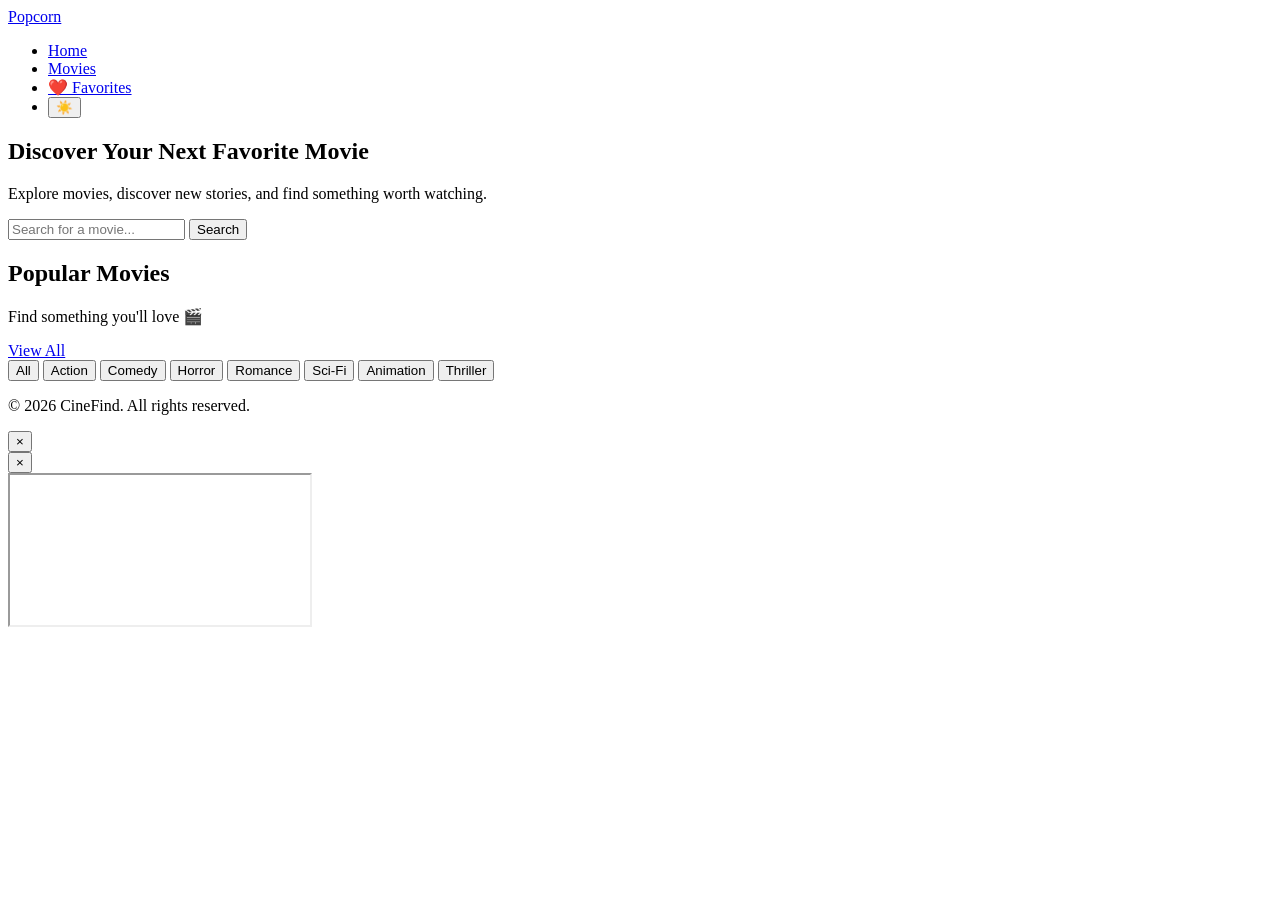
==== index.html @ eddb9c3e "Add files via upload Add Popcorn movie website" ====
<!DOCTYPE html>
<html lang="en">
<head>
    <meta charset="UTF-8">
    <meta name="viewport" content="width=device-width, initial-scale=1.0">

    <title>Popcorn - Discover Movies</title>

    <link rel="stylesheet" href="css/style.css">
</head>

<body>

    <!-- Navigation Bar -->
    <header>
        <nav class="navbar">

            <a href="index.html" class="logo">Popcorn</a>

            <ul class="nav-links">

    <li>
        <a href="index.html">
            Home
        </a>
    </li>

    <li>
        <a href="#movies">
            Movies
        </a>
    </li>

    <li>
        <a href="favorites.html">
            ❤️ Favorites
        </a>
    </li>
<li>
    <button id="theme-toggle" class="theme-toggle">
        ☀️
    </button>
</li>
</ul>

        </nav>
    </header>


    <!-- Main Content -->
    <main>

        <!-- Hero Section -->
        <section class="hero">

            <div class="hero-content">
                <h1>Discover Your Next <span>Favorite Movie</span></h1>

                <p>
                    Explore movies, discover new stories,
                    and find something worth watching.
                </p>

                <div class="search-box">
                    <input
                        type="text"
                        id="searchInput"
                        placeholder="Search for a movie..."
                    >

                    <button id="searchBtn">
                        Search
                    </button>
                </div>
            </div>

        </section>


        <!-- Popular Movies Section -->
        <section class="movies-section">

    <div class="section-heading">

        <div>
            <h2>Popular Movies</h2>

            <p class="section-subtitle">
                Find something you'll love 🎬
            </p>
        </div>

        <a href="#">View All</a>

    </div>


    <!-- GENRE FILTERS -->

    <div class="genre-filters">

        <button class="genre-btn active" data-genre="all">
            All
        </button>

        <button class="genre-btn" data-genre="28">
            Action
        </button>

        <button class="genre-btn" data-genre="35">
            Comedy
        </button>

        <button class="genre-btn" data-genre="27">
            Horror
        </button>

        <button class="genre-btn" data-genre="10749">
            Romance
        </button>

        <button class="genre-btn" data-genre="878">
            Sci-Fi
        </button>

        <button class="genre-btn" data-genre="16">
            Animation
        </button>

        <button class="genre-btn" data-genre="53">
            Thriller
        </button>

    </div>


    <!-- MOVIE GRID -->

    <div class="movie-container"></div>

</section>

    </main>


    <!-- Footer -->
    <footer>

        <p>© 2026 CineFind. All rights reserved.</p>

    </footer>


    <script src="js/main.js"></script>
<!-- Movie Details Popup -->

<div id="movie-modal" class="movie-modal">

    <div class="movie-modal-content">

        <button id="close-modal" class="close-modal">
            ×
        </button>

        <div id="movie-details"></div>

    </div>

</div>
<!-- Trailer Popup -->

<div id="trailer-modal" class="trailer-modal">

    <div class="trailer-content">

        <button id="close-trailer" class="close-trailer">
            ×
        </button>

        <div class="trailer-video">

            <iframe
                id="trailer-frame"
                src=""
                title="Movie Trailer"
                allow="autoplay; encrypted-media"
                allowfullscreen>
            </iframe>

        </div>

    </div>

</div>
</body>
</html>
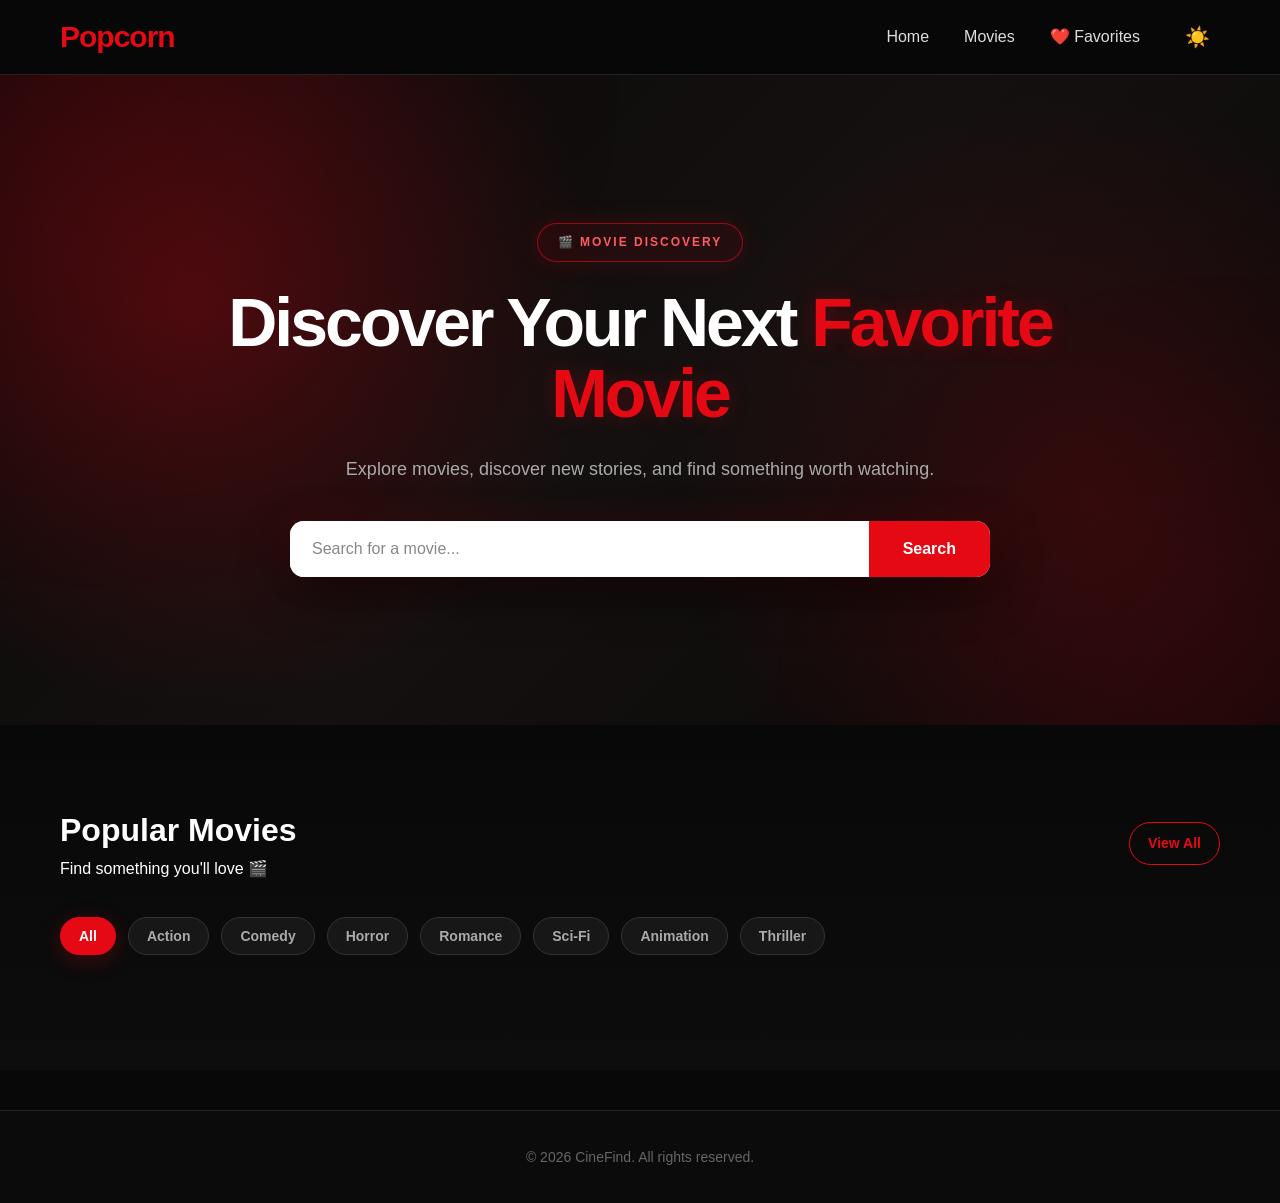
==== commit 19980766: "Add files via upload popcorn project website" ====
--- a/index.html
+++ b/index.html
@@ -6,7 +6,7 @@
 
     <title>Popcorn - Discover Movies</title>
 
-    <link rel="stylesheet" href="css/style.css">
+    <link rel="stylesheet" href="style.css">
 </head>
 
 <body>
@@ -151,7 +151,7 @@
     </footer>
 
 
-    <script src="js/main.js"></script>
+    <script src="main.js"></script>
 <!-- Movie Details Popup -->
 
 <div id="movie-modal" class="movie-modal">
--- a/style.css
+++ b/style.css
@@ -0,0 +1,2153 @@
+/* =========================
+   RESET
+========================= */
+
+* {
+    margin: 0;
+    padding: 0;
+    box-sizing: border-box;
+}
+
+html {
+    scroll-behavior: smooth;
+}
+
+body {
+    font-family: Arial, sans-serif;
+    background: #080808;
+    color: white;
+    line-height: 1.6;
+}
+
+
+/* =========================
+   NAVBAR
+========================= */
+
+.navbar {
+    height: 75px;
+    padding: 0 60px;
+
+    display: flex;
+    align-items: center;
+    justify-content: space-between;
+
+    background: rgba(8, 8, 8, 0.95);
+    border-bottom: 1px solid #222;
+
+    position: sticky;
+    top: 0;
+    z-index: 1000;
+
+    backdrop-filter: blur(12px);
+}
+
+.logo {
+    color: #e50914;
+    text-decoration: none;
+
+    font-size: 30px;
+    font-weight: 800;
+
+    letter-spacing: -1px;
+
+    transition: 0.3s;
+}
+
+.logo:hover {
+    transform: scale(1.05);
+}
+
+.nav-links {
+    display: flex;
+    align-items: center;
+    gap: 35px;
+
+    list-style: none;
+}
+
+.nav-links a {
+    color: #ddd;
+    text-decoration: none;
+
+    font-size: 16px;
+    font-weight: 500;
+
+    transition: 0.3s;
+
+    position: relative;
+}
+
+.nav-links a::after {
+    content: "";
+
+    position: absolute;
+    left: 0;
+    bottom: -8px;
+
+    width: 0;
+    height: 2px;
+
+    background: #e50914;
+
+    transition: 0.3s;
+}
+
+.nav-links a:hover {
+    color: white;
+}
+
+.nav-links a:hover::after {
+    width: 100%;
+}
+
+
+/* =========================
+   HERO
+========================= */
+
+.hero {
+    min-height: 650px;
+
+    display: flex;
+    justify-content: center;
+    align-items: center;
+
+    text-align: center;
+
+    padding: 80px 20px;
+
+    position: relative;
+    overflow: hidden;
+
+    background:
+        radial-gradient(
+            circle at 15% 35%,
+            rgba(229, 9, 20, 0.25),
+            transparent 35%
+        ),
+        radial-gradient(
+            circle at 85% 65%,
+            rgba(229, 9, 20, 0.16),
+            transparent 35%
+        ),
+        linear-gradient(
+            135deg,
+            #080808,
+            #151010,
+            #080808
+        );
+}
+
+
+/* Large cinematic glow */
+
+.hero::before {
+    content: "";
+
+    position: absolute;
+
+    width: 600px;
+    height: 600px;
+
+    background: rgba(229, 9, 20, 0.10);
+
+    border-radius: 50%;
+
+    filter: blur(120px);
+
+    top: -300px;
+    left: -200px;
+}
+
+
+/* Second glow */
+
+.hero::after {
+    content: "";
+
+    position: absolute;
+
+    width: 500px;
+    height: 500px;
+
+    background: rgba(229, 9, 20, 0.08);
+
+    border-radius: 50%;
+
+    filter: blur(120px);
+
+    bottom: -250px;
+    right: -200px;
+}
+
+
+/* =========================
+   HERO CONTENT
+========================= */
+
+.hero-content {
+    max-width: 900px;
+
+    position: relative;
+    z-index: 2;
+
+    animation: heroFade 1s ease;
+}
+
+@keyframes heroFade {
+
+    from {
+        opacity: 0;
+        transform: translateY(25px);
+    }
+
+    to {
+        opacity: 1;
+        transform: translateY(0);
+    }
+}
+
+
+/* Badge */
+
+.hero-content::before {
+    content: "🎬  MOVIE DISCOVERY";
+
+    display: inline-block;
+
+    padding: 9px 20px;
+
+    margin-bottom: 25px;
+
+    border: 1px solid rgba(229, 9, 20, 0.6);
+
+    border-radius: 30px;
+
+    color: #ff5b63;
+
+    background: rgba(229, 9, 20, 0.08);
+
+    font-size: 12px;
+
+    font-weight: bold;
+
+    letter-spacing: 2px;
+
+    box-shadow: 0 0 25px rgba(229, 9, 20, 0.15);
+}
+
+
+/* Heading */
+
+.hero h1 {
+    font-size: 68px;
+
+    line-height: 1.05;
+
+    margin-bottom: 25px;
+
+    font-weight: 900;
+
+    letter-spacing: -3px;
+
+    color: white;
+}
+
+.hero h1 span {
+    color: #e50914;
+
+    text-shadow:
+        0 0 20px rgba(229, 9, 20, 0.25);
+}
+
+
+/* Description */
+
+.hero p {
+    font-size: 18px;
+
+    color: #aaa;
+
+    margin-bottom: 38px;
+
+    max-width: 650px;
+
+    margin-left: auto;
+    margin-right: auto;
+}
+
+
+/* =========================
+   SEARCH
+========================= */
+
+.search-box {
+    display: flex;
+
+    width: 700px;
+    max-width: 100%;
+
+    margin: auto;
+
+    background: white;
+
+    border-radius: 14px;
+
+    overflow: hidden;
+
+    box-shadow:
+        0 15px 45px rgba(0, 0, 0, 0.6),
+        0 0 35px rgba(229, 9, 20, 0.15);
+
+    transition: 0.3s;
+}
+
+.search-box:focus-within {
+    box-shadow:
+        0 15px 50px rgba(0, 0, 0, 0.7),
+        0 0 35px rgba(229, 9, 20, 0.3);
+}
+
+.search-box input {
+    flex: 1;
+
+    padding: 19px 22px;
+
+    border: none;
+    outline: none;
+
+    background: white;
+
+    color: #222;
+
+    font-size: 16px;
+}
+
+.search-box input::placeholder {
+    color: #888;
+}
+
+.search-box button {
+    padding: 0 34px;
+
+    border: none;
+
+    background: #e50914;
+
+    color: white;
+
+    font-size: 16px;
+    font-weight: bold;
+
+    cursor: pointer;
+
+    transition: 0.3s;
+}
+
+.search-box button:hover {
+    background: #ff1824;
+}
+
+
+/* =========================
+   MOVIES SECTION
+========================= */
+
+.movies-section {
+    padding: 80px 60px;
+
+    background:
+        linear-gradient(
+            180deg,
+            #080808,
+            #0d0d0d
+        );
+}
+
+
+/* Heading */
+
+.section-heading {
+    display: flex;
+
+    justify-content: space-between;
+    align-items: center;
+
+    margin-bottom: 35px;
+}
+
+.section-heading h2 {
+    font-size: 32px;
+
+    font-weight: 800;
+}
+
+.section-heading a {
+    color: #e50914;
+
+    text-decoration: none;
+
+    font-size: 14px;
+    font-weight: bold;
+
+    padding: 9px 18px;
+
+    border: 1px solid #e50914;
+
+    border-radius: 25px;
+
+    transition: 0.3s;
+}
+
+.section-heading a:hover {
+    background: #e50914;
+
+    color: white;
+
+    box-shadow:
+        0 0 20px rgba(229, 9, 20, 0.3);
+}
+
+
+/* =========================
+   MOVIE GRID
+========================= */
+
+.movie-container {
+    display: grid;
+
+    grid-template-columns: repeat(4, 1fr);
+
+    gap: 25px;
+}
+
+
+/* =========================
+   MOVIE CARD
+========================= */
+
+.movie-card {
+    background: #151515;
+
+    border-radius: 14px;
+
+    overflow: hidden;
+
+    position: relative;
+
+    border: 1px solid rgba(255, 255, 255, 0.06);
+
+    transition:
+        transform 0.35s ease,
+        box-shadow 0.35s ease;
+
+    cursor: pointer;
+}
+
+.movie-card:hover {
+    transform: translateY(-12px) scale(1.02);
+
+    box-shadow:
+        0 25px 50px rgba(0, 0, 0, 0.75),
+        0 0 30px rgba(229, 9, 20, 0.25);
+}
+
+
+/* =========================
+   POSTER
+========================= */
+
+.movie-card img {
+    width: 100%;
+
+    height: 350px;
+
+    object-fit: cover;
+
+    display: block;
+
+    transition: transform 0.5s ease;
+}
+
+.movie-card:hover img {
+    transform: scale(1.06);
+}
+.movie-card::after {
+    content: "VIEW DETAILS";
+
+    position: absolute;
+
+    left: 50%;
+    top: 45%;
+
+    transform: translate(-50%, -50%);
+
+    padding: 10px 18px;
+
+    border-radius: 25px;
+
+    background: rgba(229, 9, 20, 0.9);
+
+    color: white;
+
+    font-size: 12px;
+
+    font-weight: bold;
+
+    letter-spacing: 1px;
+
+    opacity: 0;
+
+    transition: 0.3s ease;
+
+    pointer-events: none;
+}
+
+
+.movie-card:hover::after {
+    opacity: 1;
+}
+
+
+/* =========================
+   MOVIE INFO
+========================= */
+
+.movie-info {
+    padding: 18px 18px 20px;
+}
+
+.movie-info h3 {
+    font-size: 19px;
+
+    margin-bottom: 7px;
+
+    white-space: nowrap;
+
+    overflow: hidden;
+
+    text-overflow: ellipsis;
+}
+
+.movie-info p {
+    color: #888;
+
+    margin-bottom: 7px;
+
+    font-size: 14px;
+}
+
+.movie-info .rating {
+    color: #ffd700;
+
+    font-weight: bold;
+
+    margin-bottom: 0;
+}
+
+
+/* =========================
+   CARD TOP GLOW
+========================= */
+
+.movie-card::before {
+    content: "";
+
+    position: absolute;
+
+    top: 0;
+    left: 0;
+
+    width: 100%;
+    height: 3px;
+
+    background: #e50914;
+
+    transform: scaleX(0);
+
+    transform-origin: left;
+
+    transition: 0.3s;
+
+    z-index: 2;
+}
+
+.movie-card:hover::before {
+    transform: scaleX(1);
+}
+
+
+/* =========================
+   NO RESULTS
+========================= */
+
+.no-results {
+    grid-column: 1 / -1;
+
+    text-align: center;
+
+    font-size: 20px;
+
+    color: #999;
+
+    padding: 60px;
+}
+
+
+/* =========================
+   FOOTER
+========================= */
+
+footer {
+    margin-top: 40px;
+
+    padding: 35px;
+
+    text-align: center;
+
+    color: #666;
+
+    background: #0b0b0b;
+
+    border-top: 1px solid #222;
+
+    font-size: 14px;
+}
+
+
+/* =========================
+   RESPONSIVE
+========================= */
+
+@media (max-width: 1100px) {
+
+    .movie-container {
+        grid-template-columns: repeat(3, 1fr);
+    }
+
+    .hero h1 {
+        font-size: 58px;
+    }
+}
+
+
+@media (max-width: 768px) {
+
+    .navbar {
+        padding: 0 20px;
+    }
+
+    .nav-links {
+        gap: 15px;
+    }
+
+    .nav-links a {
+        font-size: 14px;
+    }
+
+    .hero {
+        min-height: 550px;
+
+        padding: 60px 20px;
+    }
+
+    .hero h1 {
+        font-size: 42px;
+
+        letter-spacing: -1px;
+    }
+
+    .hero p {
+        font-size: 16px;
+    }
+
+    .search-box {
+        width: 100%;
+    }
+
+    .search-box button {
+        padding: 0 20px;
+    }
+
+    .movies-section {
+        padding: 55px 20px;
+    }
+
+    .movie-container {
+        grid-template-columns: repeat(2, 1fr);
+
+        gap: 18px;
+    }
+
+    .movie-card img {
+        height: 280px;
+    }
+}
+
+
+@media (max-width: 500px) {
+
+    .navbar {
+        height: auto;
+
+        padding: 18px 20px;
+
+        flex-direction: column;
+
+        gap: 15px;
+    }
+
+    .movie-container {
+        grid-template-columns: 1fr;
+    }
+
+    .movie-card img {
+        height: 400px;
+    }
+
+    .hero h1 {
+        font-size: 36px;
+    }
+
+    .search-box {
+        flex-direction: column;
+    }
+
+    .search-box input {
+        padding: 17px;
+    }
+
+    .search-box button {
+        padding: 16px;
+    }
+
+    .section-heading h2 {
+        font-size: 25px;
+    }
+}
+/* =========================
+   MOVIE DETAILS MODAL
+========================= */
+
+/* =========================
+   MOVIE DETAILS MODAL
+========================= */
+
+.movie-modal {
+
+    display: none;
+
+    position: fixed;
+
+    inset: 0;
+
+    z-index: 1000;
+
+    align-items: center;
+
+    justify-content: center;
+
+    padding: 30px;
+
+    background: rgba(0, 0, 0, 0.78);
+
+    backdrop-filter: blur(8px);
+
+}
+
+
+/* Modal box */
+
+.movie-modal-content {
+
+    position: relative;
+
+    width: 900px;
+
+    max-width: 100%;
+
+    max-height: 90vh;
+
+    overflow-y: auto;
+
+    padding: 35px;
+
+    border-radius: 18px;
+
+    background:
+        linear-gradient(
+            135deg,
+            #1c1c1c,
+            #101010
+        );
+
+    border: 1px solid rgba(255, 255, 255, 0.08);
+
+    box-shadow:
+        0 30px 80px rgba(0, 0, 0, 0.8),
+        0 0 40px rgba(229, 9, 20, 0.12);
+
+    animation: modalAppear 0.3s ease;
+
+}
+
+
+/* Popup animation */
+
+@keyframes modalAppear {
+
+    from {
+
+        opacity: 0;
+
+        transform: translateY(25px) scale(0.96);
+
+    }
+
+    to {
+
+        opacity: 1;
+
+        transform: translateY(0) scale(1);
+
+    }
+
+}
+
+
+/* =========================
+   CLOSE BUTTON
+========================= */
+
+.close-modal {
+
+    position: absolute;
+
+    top: 15px;
+
+    right: 15px;
+
+    width: 42px;
+
+    height: 42px;
+
+    border: none;
+
+    border-radius: 50%;
+
+    background: rgba(255, 255, 255, 0.08);
+
+    color: white;
+
+    font-size: 28px;
+
+    line-height: 1;
+
+    cursor: pointer;
+
+    transition: 0.3s;
+
+    z-index: 5;
+
+}
+
+
+.close-modal:hover {
+
+    background: #e50914;
+
+    transform: rotate(90deg);
+
+}
+
+
+/* =========================
+   MOVIE DETAILS
+========================= */
+
+.movie-details {
+
+    display: grid;
+
+    grid-template-columns: 280px 1fr;
+
+    gap: 35px;
+
+    align-items: start;
+
+}
+
+
+/* Poster */
+
+.movie-details img {
+
+    width: 100%;
+
+    max-height: 420px;
+
+    object-fit: cover;
+
+    border-radius: 12px;
+
+    box-shadow:
+        0 15px 35px rgba(0, 0, 0, 0.6);
+
+}
+
+
+/* Details */
+
+.movie-details-info {
+
+    padding-top: 10px;
+
+}
+
+
+.movie-details-info h2 {
+
+    font-size: 36px;
+
+    line-height: 1.15;
+
+    margin-bottom: 15px;
+
+}
+
+
+/* Rating */
+
+.movie-details-info .rating {
+
+    color: #ffd700;
+
+    font-weight: bold;
+
+    font-size: 17px;
+
+    margin-bottom: 12px;
+
+}
+
+
+/* Release date */
+
+.release-date {
+
+    color: #aaa;
+
+    margin-bottom: 20px;
+
+}
+
+
+/* =========================
+   GENRE TAGS
+========================= */
+
+.genres {
+
+    display: flex;
+
+    flex-wrap: wrap;
+
+    gap: 8px;
+
+    margin-bottom: 25px;
+
+}
+
+
+.genre {
+
+    padding: 6px 12px;
+
+    border-radius: 20px;
+
+    background: rgba(229, 9, 20, 0.1);
+
+    border: 1px solid rgba(229, 9, 20, 0.4);
+
+    color: #ff5b63;
+
+    font-size: 12px;
+
+    font-weight: bold;
+
+}
+
+
+/* Overview heading */
+
+.movie-details-info h3 {
+
+    font-size: 18px;
+
+    margin-bottom: 8px;
+
+}
+
+
+/* Overview text */
+
+.overview {
+
+    color: #aaa;
+
+    line-height: 1.8;
+
+    font-size: 15px;
+
+}
+
+
+/* =========================
+   MOBILE MODAL
+========================= */
+
+@media (max-width: 700px) {
+
+    .movie-modal {
+
+        padding: 15px;
+
+    }
+
+
+    .movie-modal-content {
+
+        padding: 25px 20px;
+
+        max-height: 92vh;
+
+    }
+
+
+    .movie-details {
+
+        grid-template-columns: 1fr;
+
+        gap: 25px;
+
+    }
+
+
+    .movie-details img {
+
+        width: 200px;
+
+        max-height: 300px;
+
+        margin: 0 auto;
+
+    }
+
+
+    .movie-details-info h2 {
+
+        font-size: 28px;
+
+    }
+
+}
+/* =========================
+   FAVORITE BUTTON
+========================= */
+
+.movie-card {
+    position: relative;
+}
+
+.favorite-btn {
+    position: absolute;
+
+    top: 12px;
+    right: 12px;
+
+    width: 42px;
+    height: 42px;
+
+    border: none;
+    border-radius: 50%;
+
+    background: rgba(0, 0, 0, 0.75);
+
+    color: white;
+
+    font-size: 20px;
+
+    cursor: pointer;
+
+    z-index: 5;
+
+    transition: 0.3s;
+}
+
+.favorite-btn:hover {
+    background: #e50914;
+
+    transform: scale(1.15);
+
+    box-shadow:
+        0 5px 20px rgba(229, 9, 20, 0.5);
+}
+/* =========================
+   FAVORITES BUTTON
+========================= */
+
+.remove-favorite {
+
+    margin-top: 10px;
+
+    padding: 8px 14px;
+
+    border: 1px solid #e50914;
+
+    border-radius: 20px;
+
+    background: transparent;
+
+    color: #e50914;
+
+    font-size: 13px;
+
+    font-weight: bold;
+
+    cursor: pointer;
+
+    transition: 0.3s;
+
+}
+
+
+.remove-favorite:hover {
+
+    background: #e50914;
+
+    color: white;
+
+}
+
+/* =========================
+   FAVORITES HERO
+========================= */
+
+.favorites-hero {
+
+    min-height: 430px;
+
+    display: flex;
+
+    justify-content: center;
+
+    align-items: center;
+
+    text-align: center;
+
+    padding: 70px 20px;
+
+    position: relative;
+
+    overflow: hidden;
+
+    background:
+        radial-gradient(
+            circle at 20% 40%,
+            rgba(229, 9, 20, 0.20),
+            transparent 35%
+        ),
+
+        radial-gradient(
+            circle at 80% 60%,
+            rgba(229, 9, 20, 0.12),
+            transparent 35%
+        ),
+
+        linear-gradient(
+            135deg,
+            #111,
+            #181818,
+            #080808
+        );
+
+}
+
+
+/* Decorative glow */
+
+.favorites-hero::before {
+
+    content: "";
+
+    position: absolute;
+
+    width: 400px;
+
+    height: 400px;
+
+    background: rgba(229, 9, 20, 0.08);
+
+    border-radius: 50%;
+
+    filter: blur(100px);
+
+    top: -180px;
+
+    right: -100px;
+
+}
+
+
+/* Hero content */
+
+.favorites-hero-content {
+
+    max-width: 800px;
+
+    position: relative;
+
+    z-index: 2;
+
+}
+
+
+/* Badge */
+
+.favorites-badge {
+
+    display: inline-block;
+
+    padding: 8px 18px;
+
+    margin-bottom: 22px;
+
+    border: 1px solid rgba(229, 9, 20, 0.5);
+
+    border-radius: 30px;
+
+    color: #ff5962;
+
+    background: rgba(229, 9, 20, 0.08);
+
+    font-size: 13px;
+
+    font-weight: bold;
+
+    letter-spacing: 2px;
+
+}
+
+
+/* Heading */
+
+.favorites-hero h1 {
+
+    font-size: 60px;
+
+    line-height: 1.1;
+
+    margin-bottom: 20px;
+
+    font-weight: 800;
+
+    letter-spacing: -2px;
+
+}
+
+
+.favorites-hero h1 span {
+
+    color: #e50914;
+
+}
+
+
+/* Description */
+
+.favorites-hero p {
+
+    max-width: 600px;
+
+    margin: 0 auto 30px;
+
+    color: #aaa;
+
+    font-size: 18px;
+
+}
+
+
+/* Explore button */
+
+.explore-btn {
+
+    display: inline-block;
+
+    padding: 14px 25px;
+
+    border-radius: 8px;
+
+    background: #e50914;
+
+    color: white;
+
+    text-decoration: none;
+
+    font-weight: bold;
+
+    transition: 0.3s;
+
+}
+
+
+.explore-btn:hover {
+
+    background: #ff1a26;
+
+    transform: translateY(-3px);
+
+    box-shadow: 0 10px 25px rgba(229, 9, 20, 0.25);
+
+}
+
+
+/* =========================
+   FAVORITES SECTION
+========================= */
+
+.favorites-movies {
+
+    padding-top: 60px;
+
+}
+
+
+/* Subtitle */
+
+.favorites-subtitle {
+
+    margin-top: 5px;
+
+    color: #777;
+
+    font-size: 14px;
+
+}
+
+
+/* Favorite count */
+
+.favorite-count {
+
+    padding: 8px 15px;
+
+    border-radius: 20px;
+
+    background: #181818;
+
+    border: 1px solid #333;
+
+    color: #aaa;
+
+    font-size: 14px;
+
+}
+
+
+/* =========================
+   FAVORITE MOVIE CARDS
+========================= */
+
+#favorites-container .movie-card {
+
+    transition:
+        transform 0.3s ease,
+        box-shadow 0.3s ease;
+
+}
+
+
+#favorites-container .movie-card:hover {
+
+    transform: translateY(-10px);
+
+    box-shadow:
+        0 20px 40px rgba(0, 0, 0, 0.6),
+        0 0 20px rgba(229, 9, 20, 0.12);
+
+}
+
+
+/* Poster */
+
+#favorites-container .movie-card img {
+
+    height: 330px;
+
+}
+
+
+/* Movie info */
+
+#favorites-container .movie-info {
+
+    padding: 18px;
+
+}
+
+
+/* =========================
+   REMOVE BUTTON
+========================= */
+
+.remove-favorite {
+
+    width: 100%;
+
+    margin-top: 12px;
+
+    padding: 10px;
+
+    border: 1px solid #e50914;
+
+    border-radius: 7px;
+
+    background: transparent;
+
+    color: #e50914;
+
+    font-size: 13px;
+
+    font-weight: bold;
+
+    cursor: pointer;
+
+    transition: 0.3s;
+
+}
+
+
+.remove-favorite:hover {
+
+    background: #e50914;
+
+    color: white;
+
+    transform: translateY(-2px);
+
+}
+
+
+/* =========================
+   EMPTY FAVORITES
+========================= */
+
+#favorites-container .no-results {
+
+    grid-column: 1 / -1;
+
+    min-height: 300px;
+
+    display: flex;
+
+    flex-direction: column;
+
+    justify-content: center;
+
+    align-items: center;
+
+    background: #151515;
+
+    border: 1px solid #292929;
+
+    border-radius: 15px;
+
+}
+
+
+#favorites-container .no-results h3 {
+
+    font-size: 25px;
+
+    margin-bottom: 10px;
+
+}
+
+
+#favorites-container .no-results p {
+
+    color: #888;
+
+}
+
+
+/* =========================
+   MOBILE
+========================= */
+
+@media (max-width: 768px) {
+
+    .favorites-hero {
+
+        min-height: 380px;
+
+        padding: 60px 20px;
+
+    }
+
+
+    .favorites-hero h1 {
+
+        font-size: 42px;
+
+        letter-spacing: -1px;
+
+    }
+
+
+    .favorites-hero p {
+
+        font-size: 16px;
+
+    }
+
+
+    .favorites-section {
+
+        padding: 40px 20px;
+
+    }
+
+}
+
+/* =========================
+   GENRE FILTERS
+========================= */
+
+.genre-filters {
+
+    display: flex;
+
+    gap: 12px;
+
+    flex-wrap: wrap;
+
+    margin-bottom: 35px;
+
+}
+
+
+.genre-btn {
+
+    padding: 10px 18px;
+
+    border-radius: 25px;
+
+    border: 1px solid #333;
+
+    background: #171717;
+
+    color: #aaa;
+
+    font-size: 14px;
+
+    font-weight: 600;
+
+    cursor: pointer;
+
+    transition: all 0.3s ease;
+
+}
+
+
+.genre-btn:hover {
+
+    border-color: #e50914;
+
+    color: white;
+
+    transform: translateY(-2px);
+
+}
+
+
+.genre-btn.active {
+
+    background: #e50914;
+
+    border-color: #e50914;
+
+    color: white;
+
+    box-shadow:
+        0 5px 20px rgba(229, 9, 20, 0.25);
+
+}
+
+
+/* Mobile */
+
+@media (max-width: 768px) {
+
+    .genre-filters {
+
+        gap: 8px;
+
+    }
+
+    .genre-btn {
+
+        padding: 8px 14px;
+
+        font-size: 13px;
+
+    }
+
+}
+/* =========================
+   WATCH TRAILER BUTTON
+========================= */
+
+.trailer-section {
+    margin-top: 25px;
+}
+
+
+.trailer-btn {
+    display: inline-flex;
+
+    align-items: center;
+    justify-content: center;
+
+    gap: 8px;
+
+    padding: 13px 22px;
+
+    border: none;
+
+    border-radius: 8px;
+
+    background: #e50914;
+
+    color: white;
+
+    font-size: 15px;
+
+    font-weight: bold;
+
+    cursor: pointer;
+
+    box-shadow: 0 8px 20px rgba(229, 9, 20, 0.25);
+
+    transition: 0.3s ease;
+}
+
+
+.trailer-btn:hover {
+
+    background: #ff1a26;
+
+    transform: translateY(-3px);
+
+    box-shadow:
+        0 12px 25px rgba(229, 9, 20, 0.4);
+}
+
+
+.trailer-btn:active {
+
+    transform: translateY(0);
+
+}
+
+/* =========================
+   TRAILER POPUP
+========================= */
+
+.trailer-modal {
+    display: none;
+
+    position: fixed;
+
+    inset: 0;
+
+    z-index: 9999;
+
+    background: rgba(0, 0, 0, 0.88);
+
+    backdrop-filter: blur(8px);
+
+    align-items: center;
+    justify-content: center;
+
+    padding: 30px;
+}
+
+
+/* Trailer box */
+
+.trailer-content {
+    position: relative;
+
+    width: 900px;
+    max-width: 95%;
+
+    background: #111;
+
+    border-radius: 16px;
+
+    padding: 20px;
+
+    border: 1px solid #333;
+
+    box-shadow:
+        0 20px 60px rgba(0, 0, 0, 0.8),
+        0 0 40px rgba(229, 9, 20, 0.2);
+}
+
+
+/* Close button */
+
+.close-trailer {
+    position: absolute;
+
+    top: -18px;
+    right: -18px;
+
+    width: 45px;
+    height: 45px;
+
+    border: none;
+
+    border-radius: 50%;
+
+    background: #e50914;
+
+    color: white;
+
+    font-size: 28px;
+
+    cursor: pointer;
+
+    z-index: 10;
+
+    transition: 0.3s;
+}
+
+
+.close-trailer:hover {
+    background: #ff1a26;
+
+    transform: rotate(90deg) scale(1.1);
+}
+
+
+/* Video container */
+
+.trailer-video {
+    position: relative;
+
+    width: 100%;
+
+    aspect-ratio: 16 / 9;
+
+    overflow: hidden;
+
+    border-radius: 10px;
+
+    background: black;
+}
+
+
+/* YouTube iframe */
+
+.trailer-video iframe {
+    width: 100%;
+    height: 100%;
+
+    border: none;
+}
+
+
+/* Mobile */
+
+@media (max-width: 768px) {
+
+    .trailer-modal {
+        padding: 15px;
+    }
+
+    .trailer-content {
+        width: 100%;
+
+        padding: 12px;
+    }
+
+    .close-trailer {
+        top: -12px;
+        right: -8px;
+
+        width: 40px;
+        height: 40px;
+
+        font-size: 24px;
+    }
+
+}
+
+/* =========================
+   LIGHT MODE
+========================= */
+
+body.light-mode {
+    background: #f5f5f5;
+    color: #222;
+}
+
+
+/* Navbar */
+
+body.light-mode .navbar {
+    background: rgba(255, 255, 255, 0.95);
+    border-bottom: 1px solid #ddd;
+}
+
+body.light-mode .logo {
+    color: #e50914;
+}
+
+body.light-mode .nav-links a {
+    color: #333;
+}
+
+body.light-mode .nav-links a:hover {
+    color: #e50914;
+}
+
+
+/* Hero */
+
+body.light-mode .hero {
+    background:
+        radial-gradient(
+            circle at 20% 30%,
+            rgba(229, 9, 20, 0.12),
+            transparent 35%
+        ),
+        radial-gradient(
+            circle at 80% 70%,
+            rgba(229, 9, 20, 0.08),
+            transparent 35%
+        ),
+        linear-gradient(
+            135deg,
+            #ffffff,
+            #f5f5f5,
+            #eeeeee
+        );
+}
+
+
+/* Hero text */
+
+body.light-mode .hero h1 {
+    color: #222;
+}
+
+body.light-mode .hero p {
+    color: #555;
+}
+
+
+/* Movies section */
+
+body.light-mode .movies-section {
+    background: #f5f5f5;
+}
+
+
+/* Section heading */
+
+body.light-mode .section-heading h2 {
+    color: #222;
+}
+
+body.light-mode .section-subtitle {
+    color: #666;
+}
+
+
+/* Movie cards */
+
+body.light-mode .movie-card {
+    background: white;
+
+    border: 1px solid #ddd;
+
+    box-shadow:
+        0 5px 20px rgba(0, 0, 0, 0.08);
+}
+
+body.light-mode .movie-card:hover {
+    box-shadow:
+        0 12px 30px rgba(0, 0, 0, 0.15),
+        0 0 20px rgba(229, 9, 20, 0.12);
+}
+
+
+/* Movie information */
+
+body.light-mode .movie-info h3 {
+    color: #222;
+}
+
+body.light-mode .movie-info p {
+    color: #777;
+}
+
+
+/* Footer */
+
+body.light-mode footer {
+    background: #ffffff;
+
+    color: #666;
+
+    border-top: 1px solid #ddd;
+}
+
+
+/* =========================
+   THEME BUTTON
+========================= */
+
+.theme-toggle {
+    border: none;
+
+    background: transparent;
+
+    font-size: 20px;
+
+    cursor: pointer;
+
+    padding: 6px 10px;
+
+    border-radius: 50%;
+
+    transition: 0.3s;
+}
+
+.theme-toggle:hover {
+    background: rgba(229, 9, 20, 0.1);
+
+
+}
+/* =================================
+   FAVORITES LIGHT MODE
+================================= */
+
+body.light-theme .favorites-hero {
+    background:
+        radial-gradient(
+            circle at 20% 30%,
+            rgba(229, 9, 20, 0.08),
+            transparent 35%
+        ),
+        radial-gradient(
+            circle at 80% 70%,
+            rgba(229, 9, 20, 0.05),
+            transparent 35%
+        ),
+        linear-gradient(
+            135deg,
+            #ffffff,
+            #f5f5f5,
+            #eeeeee
+        );
+}
+
+
+body.light-theme .favorites-hero h1 {
+    color: #222;
+}
+
+
+body.light-theme .favorites-hero p {
+    color: #666;
+}
+
+
+body.light-theme .favorites-movies {
+    background: #f5f5f5;
+}
+
+
+body.light-theme .favorites-movies h2 {
+    color: #222;
+}
+
+
+body.light-theme .favorites-subtitle {
+    color: #777;
+}
+
+
+body.light-theme .favorite-count {
+    background: #ffffff;
+    color: #333;
+    border-color: #ddd;
+}
+
+
+body.light-theme .favorites-movies .movie-card {
+    background: #ffffff;
+    border: 1px solid #ddd;
+
+    box-shadow:
+        0 5px 20px rgba(0, 0, 0, 0.08);
+}
+
+
+body.light-theme .favorites-movies .movie-card:hover {
+    box-shadow:
+        0 15px 30px rgba(0, 0, 0, 0.15);
+}
+
+
+body.light-theme .favorites-movies .movie-info h3 {
+    color: #222;
+}
+
+
+body.light-theme .favorites-movies .movie-info p {
+    color: #777;
+}
+
+
+body.light-theme footer {
+    background: #eeeeee;
+    color: #666;
+    border-top: 1px solid #ddd;
+}
+
+/* =========================================
+   LIGHT THEME - FAVORITES PAGE
+   ========================================= */
+
+body.light-theme {
+    background: #f5f5f5;
+    color: #222;
+}
+
+
+/* NAVBAR */
+
+body.light-theme .navbar {
+    background: #ffffff;
+    border-bottom: 1px solid #e5e5e5;
+}
+
+body.light-theme .navbar .logo {
+    color: #e50914;
+}
+
+body.light-theme .nav-links a {
+    color: #222;
+}
+
+body.light-theme .nav-links a:hover {
+    color: #e50914;
+}
+
+
+/* THEME BUTTON */
+
+body.light-theme .theme-toggle {
+    color: #222;
+    background: transparent;
+}
+
+
+/* FAVORITES HERO */
+
+body.light-theme .favorites-hero {
+    background:
+        radial-gradient(
+            circle at 20% 30%,
+            rgba(229, 9, 20, 0.08),
+            transparent 40%
+        ),
+        radial-gradient(
+            circle at 80% 30%,
+            rgba(229, 9, 20, 0.06),
+            transparent 40%
+        ),
+        #ffffff;
+}
+
+body.light-theme .favorites-hero h1 {
+    color: #222;
+}
+
+body.light-theme .favorites-hero p {
+    color: #555;
+}
+
+
+/* SAVED MOVIES SECTION */
+
+body.light-theme .favorites-movies {
+    background: #f5f5f5;
+}
+
+body.light-theme .favorites-movies h2 {
+    color: #222;
+}
+
+body.light-theme .favorites-subtitle {
+    color: #666;
+}
+
+
+/* MOVIE CARDS */
+
+body.light-theme .movie-card {
+    background: #ffffff;
+    color: #222;
+    box-shadow: 0 8px 25px rgba(0, 0, 0, 0.08);
+}
+
+body.light-theme .movie-card h3 {
+    color: #222;
+}
+
+body.light-theme .movie-card p {
+    color: #666;
+}
+
+
+/* FAVORITE COUNT */
+
+body.light-theme .favorite-count {
+    background: #ffffff;
+    color: #222;
+    border: 1px solid #ddd;
+}
+
+
+/* FOOTER */
+
+body.light-theme footer {
+    background: #ffffff;
+    color: #555;
+    border-top: 1px solid #e5e5e5;
+}
+
+
+/* NO FAVORITES MESSAGE */
+
+body.light-theme .no-results {
+    color: #222;
+}
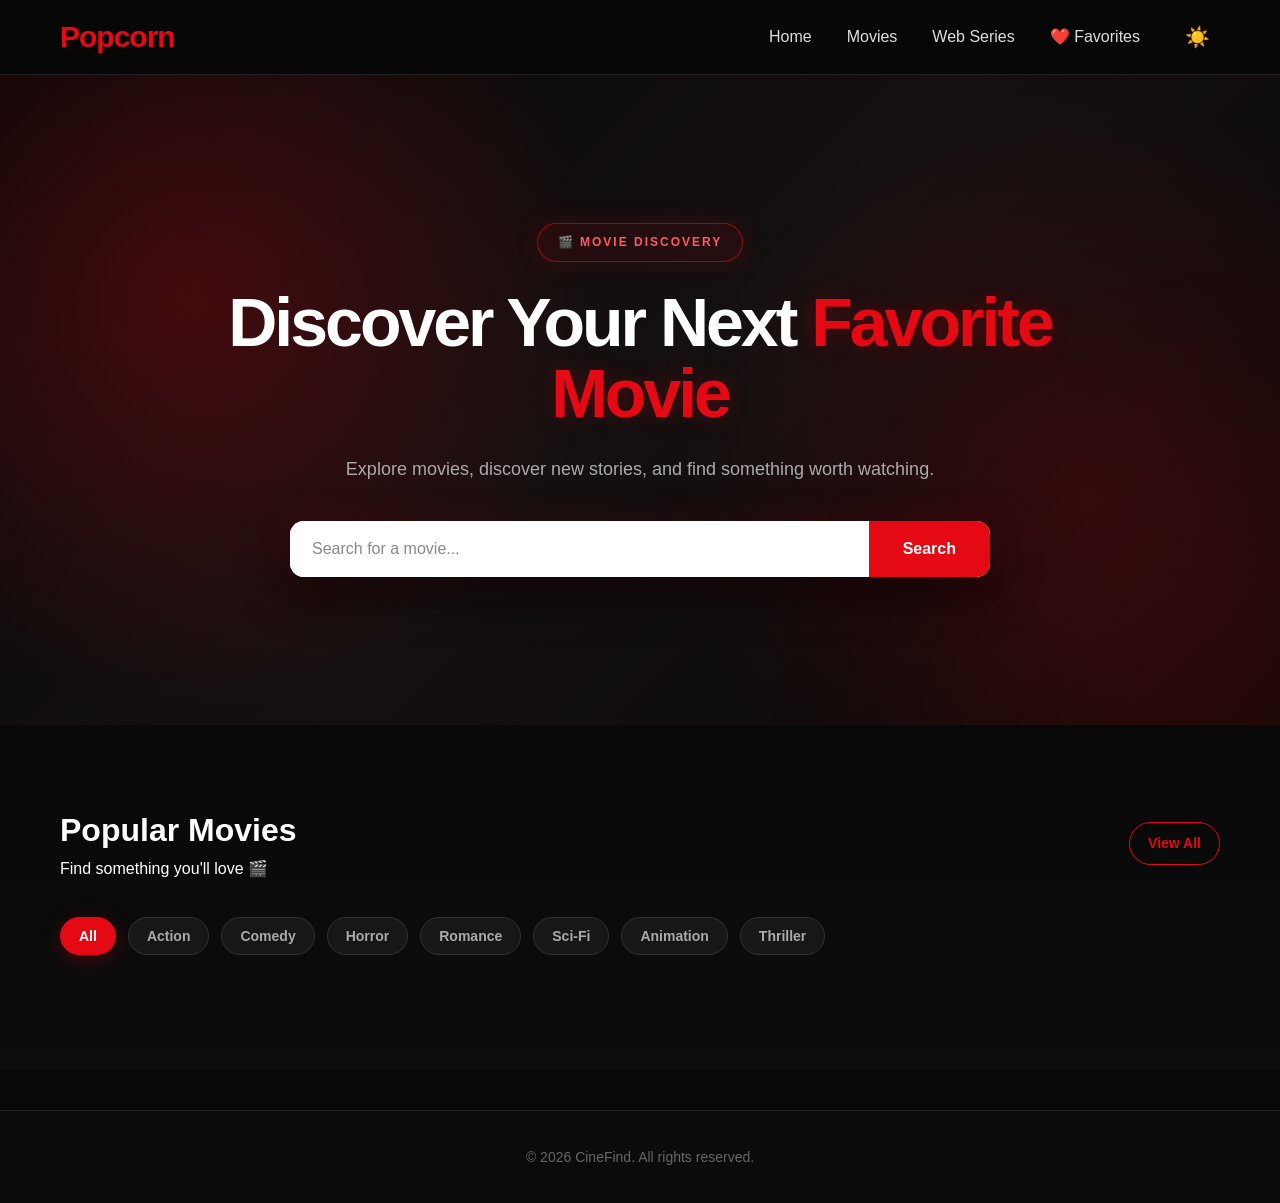
==== commit 1cc02f0f: "Updated Popcorn website" ====
--- a/index.html
+++ b/index.html
@@ -1,196 +1,254 @@
-<!DOCTYPE html>
-<html lang="en">
-<head>
-    <meta charset="UTF-8">
-    <meta name="viewport" content="width=device-width, initial-scale=1.0">
-
-    <title>Popcorn - Discover Movies</title>
-
-    <link rel="stylesheet" href="style.css">
-</head>
-
-<body>
-
-    <!-- Navigation Bar -->
-    <header>
-        <nav class="navbar">
-
-            <a href="index.html" class="logo">Popcorn</a>
-
-            <ul class="nav-links">
-
-    <li>
-        <a href="index.html">
-            Home
-        </a>
-    </li>
-
-    <li>
-        <a href="#movies">
-            Movies
-        </a>
-    </li>
-
-    <li>
-        <a href="favorites.html">
-            ❤️ Favorites
-        </a>
-    </li>
-<li>
-    <button id="theme-toggle" class="theme-toggle">
-        ☀️
-    </button>
-</li>
-</ul>
-
-        </nav>
-    </header>
-
-
-    <!-- Main Content -->
-    <main>
-
-        <!-- Hero Section -->
-        <section class="hero">
-
-            <div class="hero-content">
-                <h1>Discover Your Next <span>Favorite Movie</span></h1>
-
-                <p>
-                    Explore movies, discover new stories,
-                    and find something worth watching.
-                </p>
-
-                <div class="search-box">
-                    <input
-                        type="text"
-                        id="searchInput"
-                        placeholder="Search for a movie..."
-                    >
-
-                    <button id="searchBtn">
-                        Search
-                    </button>
-                </div>
-            </div>
-
-        </section>
-
-
-        <!-- Popular Movies Section -->
-        <section class="movies-section">
-
-    <div class="section-heading">
-
-        <div>
-            <h2>Popular Movies</h2>
-
-            <p class="section-subtitle">
-                Find something you'll love 🎬
-            </p>
-        </div>
-
-        <a href="#">View All</a>
-
-    </div>
-
-
-    <!-- GENRE FILTERS -->
-
-    <div class="genre-filters">
-
-        <button class="genre-btn active" data-genre="all">
-            All
-        </button>
-
-        <button class="genre-btn" data-genre="28">
-            Action
-        </button>
-
-        <button class="genre-btn" data-genre="35">
-            Comedy
-        </button>
-
-        <button class="genre-btn" data-genre="27">
-            Horror
-        </button>
-
-        <button class="genre-btn" data-genre="10749">
-            Romance
-        </button>
-
-        <button class="genre-btn" data-genre="878">
-            Sci-Fi
-        </button>
-
-        <button class="genre-btn" data-genre="16">
-            Animation
-        </button>
-
-        <button class="genre-btn" data-genre="53">
-            Thriller
-        </button>
-
-    </div>
-
-
-    <!-- MOVIE GRID -->
-
-    <div class="movie-container"></div>
-
-</section>
-
-    </main>
-
-
-    <!-- Footer -->
-    <footer>
-
-        <p>© 2026 CineFind. All rights reserved.</p>
-
-    </footer>
-
-
-    <script src="main.js"></script>
-<!-- Movie Details Popup -->
-
-<div id="movie-modal" class="movie-modal">
-
-    <div class="movie-modal-content">
-
-        <button id="close-modal" class="close-modal">
-            ×
-        </button>
-
-        <div id="movie-details"></div>
-
-    </div>
-
-</div>
-<!-- Trailer Popup -->
-
-<div id="trailer-modal" class="trailer-modal">
-
-    <div class="trailer-content">
-
-        <button id="close-trailer" class="close-trailer">
-            ×
-        </button>
-
-        <div class="trailer-video">
-
-            <iframe
-                id="trailer-frame"
-                src=""
-                title="Movie Trailer"
-                allow="autoplay; encrypted-media"
-                allowfullscreen>
-            </iframe>
-
-        </div>
-
-    </div>
-
-</div>
-</body>
+<!DOCTYPE html>
+<html lang="en">
+
+<head>
+    <meta charset="UTF-8">
+    <meta name="viewport" content="width=device-width, initial-scale=1.0">
+
+    <title>Popcorn - Discover Movies & Web Series</title>
+
+    <link rel="stylesheet" href="style.css">
+</head>
+
+<body>
+
+    <!-- ================= NAVIGATION BAR ================= -->
+
+    <header>
+        <nav class="navbar">
+
+            <a href="index.html" class="logo">
+                Popcorn
+            </a>
+
+            <ul class="nav-links">
+
+                <li>
+                    <a href="index.html">
+                        Home
+                    </a>
+                </li>
+
+                <li>
+                    <a href="#movies">
+                        Movies
+                    </a>
+                </li>
+
+                <!-- NEW WEB SERIES LINK -->
+                <li>
+    <a href="series.html">
+        Web Series
+    </a>
+</li>
+
+                <li>
+                    <a href="favorites.html">
+                        ❤️ Favorites
+                    </a>
+                </li>
+
+                <li>
+                    <button id="theme-toggle" class="theme-toggle">
+                        ☀️
+                    </button>
+                </li>
+
+            </ul>
+
+        </nav>
+    </header>
+
+
+    <!-- ================= MAIN CONTENT ================= -->
+
+    <main>
+
+        <!-- ================= HERO SECTION ================= -->
+
+        <section class="hero">
+
+            <div class="hero-content">
+
+                <h1>
+                    Discover Your Next
+                    <span>Favorite Movie</span>
+                </h1>
+
+                <p>
+                    Explore movies, discover new stories,
+                    and find something worth watching.
+                </p>
+
+                <div class="search-box">
+
+                    <input
+                        type="text"
+                        id="searchInput"
+                        placeholder="Search for a movie..."
+                    >
+
+                    <button id="searchBtn">
+                        Search
+                    </button>
+
+                </div>
+
+            </div>
+
+        </section>
+
+
+        <!-- ================= MOVIES SECTION ================= -->
+
+        <section class="movies-section" id="movies">
+
+            <div class="section-heading">
+
+                <div>
+
+                    <h2>
+                        Popular Movies
+                    </h2>
+
+                    <p class="section-subtitle">
+                        Find something you'll love 🎬
+                    </p>
+
+                </div>
+
+                <a href="#">
+                    View All
+                </a>
+
+            </div>
+
+
+            <!-- MOVIE GENRE FILTERS -->
+
+            <div class="genre-filters">
+
+                <button class="genre-btn active" data-genre="all">
+                    All
+                </button>
+
+                <button class="genre-btn" data-genre="28">
+                    Action
+                </button>
+
+                <button class="genre-btn" data-genre="35">
+                    Comedy
+                </button>
+
+                <button class="genre-btn" data-genre="27">
+                    Horror
+                </button>
+
+                <button class="genre-btn" data-genre="10749">
+                    Romance
+                </button>
+
+                <button class="genre-btn" data-genre="878">
+                    Sci-Fi
+                </button>
+
+                <button class="genre-btn" data-genre="16">
+                    Animation
+                </button>
+
+                <button class="genre-btn" data-genre="53">
+                    Thriller
+                </button>
+
+            </div>
+
+
+            <!-- MOVIE GRID -->
+
+            <div class="movie-container"></div>
+
+        </section>
+
+
+    <!-- ================= FOOTER ================= -->
+
+    <footer>
+
+        <p>
+            © 2026 CineFind. All rights reserved.
+        </p>
+
+    </footer>
+
+
+
+    <!-- ================================================= -->
+    <!--                  MOVIE DETAILS POPUP              -->
+    <!-- ================================================= -->
+
+    <div
+        id="movie-modal"
+        class="movie-modal">
+
+        <div class="movie-modal-content">
+
+            <button
+                id="close-modal"
+                class="close-modal">
+                ×
+            </button>
+
+            <div id="movie-details"></div>
+
+        </div>
+
+    </div>
+
+
+
+    <!-- ================================================= -->
+    <!--                  TRAILER POPUP                    -->
+    <!-- ================================================= -->
+
+    <div
+        id="trailer-modal"
+        class="trailer-modal">
+
+        <div class="trailer-content">
+
+            <button
+                id="close-trailer"
+                class="close-trailer">
+                ×
+            </button>
+
+            <div class="trailer-video">
+
+                <iframe
+                    id="trailer-frame"
+                    src=""
+                    title="Movie Trailer"
+                    allow="autoplay; encrypted-media"
+                    allowfullscreen>
+                </iframe>
+
+            </div>
+
+        </div>
+
+    </div>
+
+
+
+    <!-- ================= JAVASCRIPT ================= -->
+
+    <!-- Existing movie JavaScript -->
+    <script src="main.js"></script>
+
+    <!-- New web series JavaScript -->
+    <script src="series.js"></script>
+
+
+</body>
+
 </html>
--- a/style.css
+++ b/style.css
@@ -1,2153 +1,2803 @@
-/* =========================
-   RESET
-========================= */
-
-* {
-    margin: 0;
-    padding: 0;
-    box-sizing: border-box;
-}
-
-html {
-    scroll-behavior: smooth;
-}
-
-body {
-    font-family: Arial, sans-serif;
-    background: #080808;
-    color: white;
-    line-height: 1.6;
-}
-
-
-/* =========================
-   NAVBAR
-========================= */
-
-.navbar {
-    height: 75px;
-    padding: 0 60px;
-
-    display: flex;
-    align-items: center;
-    justify-content: space-between;
-
-    background: rgba(8, 8, 8, 0.95);
-    border-bottom: 1px solid #222;
-
-    position: sticky;
-    top: 0;
-    z-index: 1000;
-
-    backdrop-filter: blur(12px);
-}
-
-.logo {
-    color: #e50914;
-    text-decoration: none;
-
-    font-size: 30px;
-    font-weight: 800;
-
-    letter-spacing: -1px;
-
-    transition: 0.3s;
-}
-
-.logo:hover {
-    transform: scale(1.05);
-}
-
-.nav-links {
-    display: flex;
-    align-items: center;
-    gap: 35px;
-
-    list-style: none;
-}
-
-.nav-links a {
-    color: #ddd;
-    text-decoration: none;
-
-    font-size: 16px;
-    font-weight: 500;
-
-    transition: 0.3s;
-
-    position: relative;
-}
-
-.nav-links a::after {
-    content: "";
-
-    position: absolute;
-    left: 0;
-    bottom: -8px;
-
-    width: 0;
-    height: 2px;
-
-    background: #e50914;
-
-    transition: 0.3s;
-}
-
-.nav-links a:hover {
-    color: white;
-}
-
-.nav-links a:hover::after {
-    width: 100%;
-}
-
-
-/* =========================
-   HERO
-========================= */
-
-.hero {
-    min-height: 650px;
-
-    display: flex;
-    justify-content: center;
-    align-items: center;
-
-    text-align: center;
-
-    padding: 80px 20px;
-
-    position: relative;
-    overflow: hidden;
-
-    background:
-        radial-gradient(
-            circle at 15% 35%,
-            rgba(229, 9, 20, 0.25),
-            transparent 35%
-        ),
-        radial-gradient(
-            circle at 85% 65%,
-            rgba(229, 9, 20, 0.16),
-            transparent 35%
-        ),
-        linear-gradient(
-            135deg,
-            #080808,
-            #151010,
-            #080808
-        );
-}
-
-
-/* Large cinematic glow */
-
-.hero::before {
-    content: "";
-
-    position: absolute;
-
-    width: 600px;
-    height: 600px;
-
-    background: rgba(229, 9, 20, 0.10);
-
-    border-radius: 50%;
-
-    filter: blur(120px);
-
-    top: -300px;
-    left: -200px;
-}
-
-
-/* Second glow */
-
-.hero::after {
-    content: "";
-
-    position: absolute;
-
-    width: 500px;
-    height: 500px;
-
-    background: rgba(229, 9, 20, 0.08);
-
-    border-radius: 50%;
-
-    filter: blur(120px);
-
-    bottom: -250px;
-    right: -200px;
-}
-
-
-/* =========================
-   HERO CONTENT
-========================= */
-
-.hero-content {
-    max-width: 900px;
-
-    position: relative;
-    z-index: 2;
-
-    animation: heroFade 1s ease;
-}
-
-@keyframes heroFade {
-
-    from {
-        opacity: 0;
-        transform: translateY(25px);
-    }
-
-    to {
-        opacity: 1;
-        transform: translateY(0);
-    }
-}
-
-
-/* Badge */
-
-.hero-content::before {
-    content: "🎬  MOVIE DISCOVERY";
-
-    display: inline-block;
-
-    padding: 9px 20px;
-
-    margin-bottom: 25px;
-
-    border: 1px solid rgba(229, 9, 20, 0.6);
-
-    border-radius: 30px;
-
-    color: #ff5b63;
-
-    background: rgba(229, 9, 20, 0.08);
-
-    font-size: 12px;
-
-    font-weight: bold;
-
-    letter-spacing: 2px;
-
-    box-shadow: 0 0 25px rgba(229, 9, 20, 0.15);
-}
-
-
-/* Heading */
-
-.hero h1 {
-    font-size: 68px;
-
-    line-height: 1.05;
-
-    margin-bottom: 25px;
-
-    font-weight: 900;
-
-    letter-spacing: -3px;
-
-    color: white;
-}
-
-.hero h1 span {
-    color: #e50914;
-
-    text-shadow:
-        0 0 20px rgba(229, 9, 20, 0.25);
-}
-
-
-/* Description */
-
-.hero p {
-    font-size: 18px;
-
-    color: #aaa;
-
-    margin-bottom: 38px;
-
-    max-width: 650px;
-
-    margin-left: auto;
-    margin-right: auto;
-}
-
-
-/* =========================
-   SEARCH
-========================= */
-
-.search-box {
-    display: flex;
-
-    width: 700px;
-    max-width: 100%;
-
-    margin: auto;
-
-    background: white;
-
-    border-radius: 14px;
-
-    overflow: hidden;
-
-    box-shadow:
-        0 15px 45px rgba(0, 0, 0, 0.6),
-        0 0 35px rgba(229, 9, 20, 0.15);
-
-    transition: 0.3s;
-}
-
-.search-box:focus-within {
-    box-shadow:
-        0 15px 50px rgba(0, 0, 0, 0.7),
-        0 0 35px rgba(229, 9, 20, 0.3);
-}
-
-.search-box input {
-    flex: 1;
-
-    padding: 19px 22px;
-
-    border: none;
-    outline: none;
-
-    background: white;
-
-    color: #222;
-
-    font-size: 16px;
-}
-
-.search-box input::placeholder {
-    color: #888;
-}
-
-.search-box button {
-    padding: 0 34px;
-
-    border: none;
-
-    background: #e50914;
-
-    color: white;
-
-    font-size: 16px;
-    font-weight: bold;
-
-    cursor: pointer;
-
-    transition: 0.3s;
-}
-
-.search-box button:hover {
-    background: #ff1824;
-}
-
-
-/* =========================
-   MOVIES SECTION
-========================= */
-
-.movies-section {
-    padding: 80px 60px;
-
-    background:
-        linear-gradient(
-            180deg,
-            #080808,
-            #0d0d0d
-        );
-}
-
-
-/* Heading */
-
-.section-heading {
-    display: flex;
-
-    justify-content: space-between;
-    align-items: center;
-
-    margin-bottom: 35px;
-}
-
-.section-heading h2 {
-    font-size: 32px;
-
-    font-weight: 800;
-}
-
-.section-heading a {
-    color: #e50914;
-
-    text-decoration: none;
-
-    font-size: 14px;
-    font-weight: bold;
-
-    padding: 9px 18px;
-
-    border: 1px solid #e50914;
-
-    border-radius: 25px;
-
-    transition: 0.3s;
-}
-
-.section-heading a:hover {
-    background: #e50914;
-
-    color: white;
-
-    box-shadow:
-        0 0 20px rgba(229, 9, 20, 0.3);
-}
-
-
-/* =========================
-   MOVIE GRID
-========================= */
-
-.movie-container {
-    display: grid;
-
-    grid-template-columns: repeat(4, 1fr);
-
-    gap: 25px;
-}
-
-
-/* =========================
-   MOVIE CARD
-========================= */
-
-.movie-card {
-    background: #151515;
-
-    border-radius: 14px;
-
-    overflow: hidden;
-
-    position: relative;
-
-    border: 1px solid rgba(255, 255, 255, 0.06);
-
-    transition:
-        transform 0.35s ease,
-        box-shadow 0.35s ease;
-
-    cursor: pointer;
-}
-
-.movie-card:hover {
-    transform: translateY(-12px) scale(1.02);
-
-    box-shadow:
-        0 25px 50px rgba(0, 0, 0, 0.75),
-        0 0 30px rgba(229, 9, 20, 0.25);
-}
-
-
-/* =========================
-   POSTER
-========================= */
-
-.movie-card img {
-    width: 100%;
-
-    height: 350px;
-
-    object-fit: cover;
-
-    display: block;
-
-    transition: transform 0.5s ease;
-}
-
-.movie-card:hover img {
-    transform: scale(1.06);
-}
-.movie-card::after {
-    content: "VIEW DETAILS";
-
-    position: absolute;
-
-    left: 50%;
-    top: 45%;
-
-    transform: translate(-50%, -50%);
-
-    padding: 10px 18px;
-
-    border-radius: 25px;
-
-    background: rgba(229, 9, 20, 0.9);
-
-    color: white;
-
-    font-size: 12px;
-
-    font-weight: bold;
-
-    letter-spacing: 1px;
-
-    opacity: 0;
-
-    transition: 0.3s ease;
-
-    pointer-events: none;
-}
-
-
-.movie-card:hover::after {
-    opacity: 1;
-}
-
-
-/* =========================
-   MOVIE INFO
-========================= */
-
-.movie-info {
-    padding: 18px 18px 20px;
-}
-
-.movie-info h3 {
-    font-size: 19px;
-
-    margin-bottom: 7px;
-
-    white-space: nowrap;
-
-    overflow: hidden;
-
-    text-overflow: ellipsis;
-}
-
-.movie-info p {
-    color: #888;
-
-    margin-bottom: 7px;
-
-    font-size: 14px;
-}
-
-.movie-info .rating {
-    color: #ffd700;
-
-    font-weight: bold;
-
-    margin-bottom: 0;
-}
-
-
-/* =========================
-   CARD TOP GLOW
-========================= */
-
-.movie-card::before {
-    content: "";
-
-    position: absolute;
-
-    top: 0;
-    left: 0;
-
-    width: 100%;
-    height: 3px;
-
-    background: #e50914;
-
-    transform: scaleX(0);
-
-    transform-origin: left;
-
-    transition: 0.3s;
-
-    z-index: 2;
-}
-
-.movie-card:hover::before {
-    transform: scaleX(1);
-}
-
-
-/* =========================
-   NO RESULTS
-========================= */
-
-.no-results {
-    grid-column: 1 / -1;
-
-    text-align: center;
-
-    font-size: 20px;
-
-    color: #999;
-
-    padding: 60px;
-}
-
-
-/* =========================
-   FOOTER
-========================= */
-
-footer {
-    margin-top: 40px;
-
-    padding: 35px;
-
-    text-align: center;
-
-    color: #666;
-
-    background: #0b0b0b;
-
-    border-top: 1px solid #222;
-
-    font-size: 14px;
-}
-
-
-/* =========================
-   RESPONSIVE
-========================= */
-
-@media (max-width: 1100px) {
-
-    .movie-container {
-        grid-template-columns: repeat(3, 1fr);
-    }
-
-    .hero h1 {
-        font-size: 58px;
-    }
-}
-
-
-@media (max-width: 768px) {
-
-    .navbar {
-        padding: 0 20px;
-    }
-
-    .nav-links {
-        gap: 15px;
-    }
-
-    .nav-links a {
-        font-size: 14px;
-    }
-
-    .hero {
-        min-height: 550px;
-
-        padding: 60px 20px;
-    }
-
-    .hero h1 {
-        font-size: 42px;
-
-        letter-spacing: -1px;
-    }
-
-    .hero p {
-        font-size: 16px;
-    }
-
-    .search-box {
-        width: 100%;
-    }
-
-    .search-box button {
-        padding: 0 20px;
-    }
-
-    .movies-section {
-        padding: 55px 20px;
-    }
-
-    .movie-container {
-        grid-template-columns: repeat(2, 1fr);
-
-        gap: 18px;
-    }
-
-    .movie-card img {
-        height: 280px;
-    }
-}
-
-
-@media (max-width: 500px) {
-
-    .navbar {
-        height: auto;
-
-        padding: 18px 20px;
-
-        flex-direction: column;
-
-        gap: 15px;
-    }
-
-    .movie-container {
-        grid-template-columns: 1fr;
-    }
-
-    .movie-card img {
-        height: 400px;
-    }
-
-    .hero h1 {
-        font-size: 36px;
-    }
-
-    .search-box {
-        flex-direction: column;
-    }
-
-    .search-box input {
-        padding: 17px;
-    }
-
-    .search-box button {
-        padding: 16px;
-    }
-
-    .section-heading h2 {
-        font-size: 25px;
-    }
-}
-/* =========================
-   MOVIE DETAILS MODAL
-========================= */
-
-/* =========================
-   MOVIE DETAILS MODAL
-========================= */
-
-.movie-modal {
-
-    display: none;
-
-    position: fixed;
-
-    inset: 0;
-
-    z-index: 1000;
-
-    align-items: center;
-
-    justify-content: center;
-
-    padding: 30px;
-
-    background: rgba(0, 0, 0, 0.78);
-
-    backdrop-filter: blur(8px);
-
-}
-
-
-/* Modal box */
-
-.movie-modal-content {
-
-    position: relative;
-
-    width: 900px;
-
-    max-width: 100%;
-
-    max-height: 90vh;
-
-    overflow-y: auto;
-
-    padding: 35px;
-
-    border-radius: 18px;
-
-    background:
-        linear-gradient(
-            135deg,
-            #1c1c1c,
-            #101010
-        );
-
-    border: 1px solid rgba(255, 255, 255, 0.08);
-
-    box-shadow:
-        0 30px 80px rgba(0, 0, 0, 0.8),
-        0 0 40px rgba(229, 9, 20, 0.12);
-
-    animation: modalAppear 0.3s ease;
-
-}
-
-
-/* Popup animation */
-
-@keyframes modalAppear {
-
-    from {
-
-        opacity: 0;
-
-        transform: translateY(25px) scale(0.96);
-
-    }
-
-    to {
-
-        opacity: 1;
-
-        transform: translateY(0) scale(1);
-
-    }
-
-}
-
-
-/* =========================
-   CLOSE BUTTON
-========================= */
-
-.close-modal {
-
-    position: absolute;
-
-    top: 15px;
-
-    right: 15px;
-
-    width: 42px;
-
-    height: 42px;
-
-    border: none;
-
-    border-radius: 50%;
-
-    background: rgba(255, 255, 255, 0.08);
-
-    color: white;
-
-    font-size: 28px;
-
-    line-height: 1;
-
-    cursor: pointer;
-
-    transition: 0.3s;
-
-    z-index: 5;
-
-}
-
-
-.close-modal:hover {
-
-    background: #e50914;
-
-    transform: rotate(90deg);
-
-}
-
-
-/* =========================
-   MOVIE DETAILS
-========================= */
-
-.movie-details {
-
-    display: grid;
-
-    grid-template-columns: 280px 1fr;
-
-    gap: 35px;
-
-    align-items: start;
-
-}
-
-
-/* Poster */
-
-.movie-details img {
-
-    width: 100%;
-
-    max-height: 420px;
-
-    object-fit: cover;
-
-    border-radius: 12px;
-
-    box-shadow:
-        0 15px 35px rgba(0, 0, 0, 0.6);
-
-}
-
-
-/* Details */
-
-.movie-details-info {
-
-    padding-top: 10px;
-
-}
-
-
-.movie-details-info h2 {
-
-    font-size: 36px;
-
-    line-height: 1.15;
-
-    margin-bottom: 15px;
-
-}
-
-
-/* Rating */
-
-.movie-details-info .rating {
-
-    color: #ffd700;
-
-    font-weight: bold;
-
-    font-size: 17px;
-
-    margin-bottom: 12px;
-
-}
-
-
-/* Release date */
-
-.release-date {
-
-    color: #aaa;
-
-    margin-bottom: 20px;
-
-}
-
-
-/* =========================
-   GENRE TAGS
-========================= */
-
-.genres {
-
-    display: flex;
-
-    flex-wrap: wrap;
-
-    gap: 8px;
-
-    margin-bottom: 25px;
-
-}
-
-
-.genre {
-
-    padding: 6px 12px;
-
-    border-radius: 20px;
-
-    background: rgba(229, 9, 20, 0.1);
-
-    border: 1px solid rgba(229, 9, 20, 0.4);
-
-    color: #ff5b63;
-
-    font-size: 12px;
-
-    font-weight: bold;
-
-}
-
-
-/* Overview heading */
-
-.movie-details-info h3 {
-
-    font-size: 18px;
-
-    margin-bottom: 8px;
-
-}
-
-
-/* Overview text */
-
-.overview {
-
-    color: #aaa;
-
-    line-height: 1.8;
-
-    font-size: 15px;
-
-}
-
-
-/* =========================
-   MOBILE MODAL
-========================= */
-
-@media (max-width: 700px) {
-
-    .movie-modal {
-
-        padding: 15px;
-
-    }
-
-
-    .movie-modal-content {
-
-        padding: 25px 20px;
-
-        max-height: 92vh;
-
-    }
-
-
-    .movie-details {
-
-        grid-template-columns: 1fr;
-
-        gap: 25px;
-
-    }
-
-
-    .movie-details img {
-
-        width: 200px;
-
-        max-height: 300px;
-
-        margin: 0 auto;
-
-    }
-
-
-    .movie-details-info h2 {
-
-        font-size: 28px;
-
-    }
-
-}
-/* =========================
-   FAVORITE BUTTON
-========================= */
-
-.movie-card {
-    position: relative;
-}
-
-.favorite-btn {
-    position: absolute;
-
-    top: 12px;
-    right: 12px;
-
-    width: 42px;
-    height: 42px;
-
-    border: none;
-    border-radius: 50%;
-
-    background: rgba(0, 0, 0, 0.75);
-
-    color: white;
-
-    font-size: 20px;
-
-    cursor: pointer;
-
-    z-index: 5;
-
-    transition: 0.3s;
-}
-
-.favorite-btn:hover {
-    background: #e50914;
-
-    transform: scale(1.15);
-
-    box-shadow:
-        0 5px 20px rgba(229, 9, 20, 0.5);
-}
-/* =========================
-   FAVORITES BUTTON
-========================= */
-
-.remove-favorite {
-
-    margin-top: 10px;
-
-    padding: 8px 14px;
-
-    border: 1px solid #e50914;
-
-    border-radius: 20px;
-
-    background: transparent;
-
-    color: #e50914;
-
-    font-size: 13px;
-
-    font-weight: bold;
-
-    cursor: pointer;
-
-    transition: 0.3s;
-
-}
-
-
-.remove-favorite:hover {
-
-    background: #e50914;
-
-    color: white;
-
-}
-
-/* =========================
-   FAVORITES HERO
-========================= */
-
-.favorites-hero {
-
-    min-height: 430px;
-
-    display: flex;
-
-    justify-content: center;
-
-    align-items: center;
-
-    text-align: center;
-
-    padding: 70px 20px;
-
-    position: relative;
-
-    overflow: hidden;
-
-    background:
-        radial-gradient(
-            circle at 20% 40%,
-            rgba(229, 9, 20, 0.20),
-            transparent 35%
-        ),
-
-        radial-gradient(
-            circle at 80% 60%,
-            rgba(229, 9, 20, 0.12),
-            transparent 35%
-        ),
-
-        linear-gradient(
-            135deg,
-            #111,
-            #181818,
-            #080808
-        );
-
-}
-
-
-/* Decorative glow */
-
-.favorites-hero::before {
-
-    content: "";
-
-    position: absolute;
-
-    width: 400px;
-
-    height: 400px;
-
-    background: rgba(229, 9, 20, 0.08);
-
-    border-radius: 50%;
-
-    filter: blur(100px);
-
-    top: -180px;
-
-    right: -100px;
-
-}
-
-
-/* Hero content */
-
-.favorites-hero-content {
-
-    max-width: 800px;
-
-    position: relative;
-
-    z-index: 2;
-
-}
-
-
-/* Badge */
-
-.favorites-badge {
-
-    display: inline-block;
-
-    padding: 8px 18px;
-
-    margin-bottom: 22px;
-
-    border: 1px solid rgba(229, 9, 20, 0.5);
-
-    border-radius: 30px;
-
-    color: #ff5962;
-
-    background: rgba(229, 9, 20, 0.08);
-
-    font-size: 13px;
-
-    font-weight: bold;
-
-    letter-spacing: 2px;
-
-}
-
-
-/* Heading */
-
-.favorites-hero h1 {
-
-    font-size: 60px;
-
-    line-height: 1.1;
-
-    margin-bottom: 20px;
-
-    font-weight: 800;
-
-    letter-spacing: -2px;
-
-}
-
-
-.favorites-hero h1 span {
-
-    color: #e50914;
-
-}
-
-
-/* Description */
-
-.favorites-hero p {
-
-    max-width: 600px;
-
-    margin: 0 auto 30px;
-
-    color: #aaa;
-
-    font-size: 18px;
-
-}
-
-
-/* Explore button */
-
-.explore-btn {
-
-    display: inline-block;
-
-    padding: 14px 25px;
-
-    border-radius: 8px;
-
-    background: #e50914;
-
-    color: white;
-
-    text-decoration: none;
-
-    font-weight: bold;
-
-    transition: 0.3s;
-
-}
-
-
-.explore-btn:hover {
-
-    background: #ff1a26;
-
-    transform: translateY(-3px);
-
-    box-shadow: 0 10px 25px rgba(229, 9, 20, 0.25);
-
-}
-
-
-/* =========================
-   FAVORITES SECTION
-========================= */
-
-.favorites-movies {
-
-    padding-top: 60px;
-
-}
-
-
-/* Subtitle */
-
-.favorites-subtitle {
-
-    margin-top: 5px;
-
-    color: #777;
-
-    font-size: 14px;
-
-}
-
-
-/* Favorite count */
-
-.favorite-count {
-
-    padding: 8px 15px;
-
-    border-radius: 20px;
-
-    background: #181818;
-
-    border: 1px solid #333;
-
-    color: #aaa;
-
-    font-size: 14px;
-
-}
-
-
-/* =========================
-   FAVORITE MOVIE CARDS
-========================= */
-
-#favorites-container .movie-card {
-
-    transition:
-        transform 0.3s ease,
-        box-shadow 0.3s ease;
-
-}
-
-
-#favorites-container .movie-card:hover {
-
-    transform: translateY(-10px);
-
-    box-shadow:
-        0 20px 40px rgba(0, 0, 0, 0.6),
-        0 0 20px rgba(229, 9, 20, 0.12);
-
-}
-
-
-/* Poster */
-
-#favorites-container .movie-card img {
-
-    height: 330px;
-
-}
-
-
-/* Movie info */
-
-#favorites-container .movie-info {
-
-    padding: 18px;
-
-}
-
-
-/* =========================
-   REMOVE BUTTON
-========================= */
-
-.remove-favorite {
-
-    width: 100%;
-
-    margin-top: 12px;
-
-    padding: 10px;
-
-    border: 1px solid #e50914;
-
-    border-radius: 7px;
-
-    background: transparent;
-
-    color: #e50914;
-
-    font-size: 13px;
-
-    font-weight: bold;
-
-    cursor: pointer;
-
-    transition: 0.3s;
-
-}
-
-
-.remove-favorite:hover {
-
-    background: #e50914;
-
-    color: white;
-
-    transform: translateY(-2px);
-
-}
-
-
-/* =========================
-   EMPTY FAVORITES
-========================= */
-
-#favorites-container .no-results {
-
-    grid-column: 1 / -1;
-
-    min-height: 300px;
-
-    display: flex;
-
-    flex-direction: column;
-
-    justify-content: center;
-
-    align-items: center;
-
-    background: #151515;
-
-    border: 1px solid #292929;
-
-    border-radius: 15px;
-
-}
-
-
-#favorites-container .no-results h3 {
-
-    font-size: 25px;
-
-    margin-bottom: 10px;
-
-}
-
-
-#favorites-container .no-results p {
-
-    color: #888;
-
-}
-
-
-/* =========================
-   MOBILE
-========================= */
-
-@media (max-width: 768px) {
-
-    .favorites-hero {
-
-        min-height: 380px;
-
-        padding: 60px 20px;
-
-    }
-
-
-    .favorites-hero h1 {
-
-        font-size: 42px;
-
-        letter-spacing: -1px;
-
-    }
-
-
-    .favorites-hero p {
-
-        font-size: 16px;
-
-    }
-
-
-    .favorites-section {
-
-        padding: 40px 20px;
-
-    }
-
-}
-
-/* =========================
-   GENRE FILTERS
-========================= */
-
-.genre-filters {
-
-    display: flex;
-
-    gap: 12px;
-
-    flex-wrap: wrap;
-
-    margin-bottom: 35px;
-
-}
-
-
-.genre-btn {
-
-    padding: 10px 18px;
-
-    border-radius: 25px;
-
-    border: 1px solid #333;
-
-    background: #171717;
-
-    color: #aaa;
-
-    font-size: 14px;
-
-    font-weight: 600;
-
-    cursor: pointer;
-
-    transition: all 0.3s ease;
-
-}
-
-
-.genre-btn:hover {
-
-    border-color: #e50914;
-
-    color: white;
-
-    transform: translateY(-2px);
-
-}
-
-
-.genre-btn.active {
-
-    background: #e50914;
-
-    border-color: #e50914;
-
-    color: white;
-
-    box-shadow:
-        0 5px 20px rgba(229, 9, 20, 0.25);
-
-}
-
-
-/* Mobile */
-
-@media (max-width: 768px) {
-
-    .genre-filters {
-
-        gap: 8px;
-
-    }
-
-    .genre-btn {
-
-        padding: 8px 14px;
-
-        font-size: 13px;
-
-    }
-
-}
-/* =========================
-   WATCH TRAILER BUTTON
-========================= */
-
-.trailer-section {
-    margin-top: 25px;
-}
-
-
-.trailer-btn {
-    display: inline-flex;
-
-    align-items: center;
-    justify-content: center;
-
-    gap: 8px;
-
-    padding: 13px 22px;
-
-    border: none;
-
-    border-radius: 8px;
-
-    background: #e50914;
-
-    color: white;
-
-    font-size: 15px;
-
-    font-weight: bold;
-
-    cursor: pointer;
-
-    box-shadow: 0 8px 20px rgba(229, 9, 20, 0.25);
-
-    transition: 0.3s ease;
-}
-
-
-.trailer-btn:hover {
-
-    background: #ff1a26;
-
-    transform: translateY(-3px);
-
-    box-shadow:
-        0 12px 25px rgba(229, 9, 20, 0.4);
-}
-
-
-.trailer-btn:active {
-
-    transform: translateY(0);
-
-}
-
-/* =========================
-   TRAILER POPUP
-========================= */
-
-.trailer-modal {
-    display: none;
-
-    position: fixed;
-
-    inset: 0;
-
-    z-index: 9999;
-
-    background: rgba(0, 0, 0, 0.88);
-
-    backdrop-filter: blur(8px);
-
-    align-items: center;
-    justify-content: center;
-
-    padding: 30px;
-}
-
-
-/* Trailer box */
-
-.trailer-content {
-    position: relative;
-
-    width: 900px;
-    max-width: 95%;
-
-    background: #111;
-
-    border-radius: 16px;
-
-    padding: 20px;
-
-    border: 1px solid #333;
-
-    box-shadow:
-        0 20px 60px rgba(0, 0, 0, 0.8),
-        0 0 40px rgba(229, 9, 20, 0.2);
-}
-
-
-/* Close button */
-
-.close-trailer {
-    position: absolute;
-
-    top: -18px;
-    right: -18px;
-
-    width: 45px;
-    height: 45px;
-
-    border: none;
-
-    border-radius: 50%;
-
-    background: #e50914;
-
-    color: white;
-
-    font-size: 28px;
-
-    cursor: pointer;
-
-    z-index: 10;
-
-    transition: 0.3s;
-}
-
-
-.close-trailer:hover {
-    background: #ff1a26;
-
-    transform: rotate(90deg) scale(1.1);
-}
-
-
-/* Video container */
-
-.trailer-video {
-    position: relative;
-
-    width: 100%;
-
-    aspect-ratio: 16 / 9;
-
-    overflow: hidden;
-
-    border-radius: 10px;
-
-    background: black;
-}
-
-
-/* YouTube iframe */
-
-.trailer-video iframe {
-    width: 100%;
-    height: 100%;
-
-    border: none;
-}
-
-
-/* Mobile */
-
-@media (max-width: 768px) {
-
-    .trailer-modal {
-        padding: 15px;
-    }
-
-    .trailer-content {
-        width: 100%;
-
-        padding: 12px;
-    }
-
-    .close-trailer {
-        top: -12px;
-        right: -8px;
-
-        width: 40px;
-        height: 40px;
-
-        font-size: 24px;
-    }
-
-}
-
-/* =========================
-   LIGHT MODE
-========================= */
-
-body.light-mode {
-    background: #f5f5f5;
-    color: #222;
-}
-
-
-/* Navbar */
-
-body.light-mode .navbar {
-    background: rgba(255, 255, 255, 0.95);
-    border-bottom: 1px solid #ddd;
-}
-
-body.light-mode .logo {
-    color: #e50914;
-}
-
-body.light-mode .nav-links a {
-    color: #333;
-}
-
-body.light-mode .nav-links a:hover {
-    color: #e50914;
-}
-
-
-/* Hero */
-
-body.light-mode .hero {
-    background:
-        radial-gradient(
-            circle at 20% 30%,
-            rgba(229, 9, 20, 0.12),
-            transparent 35%
-        ),
-        radial-gradient(
-            circle at 80% 70%,
-            rgba(229, 9, 20, 0.08),
-            transparent 35%
-        ),
-        linear-gradient(
-            135deg,
-            #ffffff,
-            #f5f5f5,
-            #eeeeee
-        );
-}
-
-
-/* Hero text */
-
-body.light-mode .hero h1 {
-    color: #222;
-}
-
-body.light-mode .hero p {
-    color: #555;
-}
-
-
-/* Movies section */
-
-body.light-mode .movies-section {
-    background: #f5f5f5;
-}
-
-
-/* Section heading */
-
-body.light-mode .section-heading h2 {
-    color: #222;
-}
-
-body.light-mode .section-subtitle {
-    color: #666;
-}
-
-
-/* Movie cards */
-
-body.light-mode .movie-card {
-    background: white;
-
-    border: 1px solid #ddd;
-
-    box-shadow:
-        0 5px 20px rgba(0, 0, 0, 0.08);
-}
-
-body.light-mode .movie-card:hover {
-    box-shadow:
-        0 12px 30px rgba(0, 0, 0, 0.15),
-        0 0 20px rgba(229, 9, 20, 0.12);
-}
-
-
-/* Movie information */
-
-body.light-mode .movie-info h3 {
-    color: #222;
-}
-
-body.light-mode .movie-info p {
-    color: #777;
-}
-
-
-/* Footer */
-
-body.light-mode footer {
-    background: #ffffff;
-
-    color: #666;
-
-    border-top: 1px solid #ddd;
-}
-
-
-/* =========================
-   THEME BUTTON
-========================= */
-
-.theme-toggle {
-    border: none;
-
-    background: transparent;
-
-    font-size: 20px;
-
-    cursor: pointer;
-
-    padding: 6px 10px;
-
-    border-radius: 50%;
-
-    transition: 0.3s;
-}
-
-.theme-toggle:hover {
-    background: rgba(229, 9, 20, 0.1);
-
-
-}
-/* =================================
-   FAVORITES LIGHT MODE
-================================= */
-
-body.light-theme .favorites-hero {
-    background:
-        radial-gradient(
-            circle at 20% 30%,
-            rgba(229, 9, 20, 0.08),
-            transparent 35%
-        ),
-        radial-gradient(
-            circle at 80% 70%,
-            rgba(229, 9, 20, 0.05),
-            transparent 35%
-        ),
-        linear-gradient(
-            135deg,
-            #ffffff,
-            #f5f5f5,
-            #eeeeee
-        );
-}
-
-
-body.light-theme .favorites-hero h1 {
-    color: #222;
-}
-
-
-body.light-theme .favorites-hero p {
-    color: #666;
-}
-
-
-body.light-theme .favorites-movies {
-    background: #f5f5f5;
-}
-
-
-body.light-theme .favorites-movies h2 {
-    color: #222;
-}
-
-
-body.light-theme .favorites-subtitle {
-    color: #777;
-}
-
-
-body.light-theme .favorite-count {
-    background: #ffffff;
-    color: #333;
-    border-color: #ddd;
-}
-
-
-body.light-theme .favorites-movies .movie-card {
-    background: #ffffff;
-    border: 1px solid #ddd;
-
-    box-shadow:
-        0 5px 20px rgba(0, 0, 0, 0.08);
-}
-
-
-body.light-theme .favorites-movies .movie-card:hover {
-    box-shadow:
-        0 15px 30px rgba(0, 0, 0, 0.15);
-}
-
-
-body.light-theme .favorites-movies .movie-info h3 {
-    color: #222;
-}
-
-
-body.light-theme .favorites-movies .movie-info p {
-    color: #777;
-}
-
-
-body.light-theme footer {
-    background: #eeeeee;
-    color: #666;
-    border-top: 1px solid #ddd;
-}
-
-/* =========================================
-   LIGHT THEME - FAVORITES PAGE
-   ========================================= */
-
-body.light-theme {
-    background: #f5f5f5;
-    color: #222;
-}
-
-
-/* NAVBAR */
-
-body.light-theme .navbar {
-    background: #ffffff;
-    border-bottom: 1px solid #e5e5e5;
-}
-
-body.light-theme .navbar .logo {
-    color: #e50914;
-}
-
-body.light-theme .nav-links a {
-    color: #222;
-}
-
-body.light-theme .nav-links a:hover {
-    color: #e50914;
-}
-
-
-/* THEME BUTTON */
-
-body.light-theme .theme-toggle {
-    color: #222;
-    background: transparent;
-}
-
-
-/* FAVORITES HERO */
-
-body.light-theme .favorites-hero {
-    background:
-        radial-gradient(
-            circle at 20% 30%,
-            rgba(229, 9, 20, 0.08),
-            transparent 40%
-        ),
-        radial-gradient(
-            circle at 80% 30%,
-            rgba(229, 9, 20, 0.06),
-            transparent 40%
-        ),
-        #ffffff;
-}
-
-body.light-theme .favorites-hero h1 {
-    color: #222;
-}
-
-body.light-theme .favorites-hero p {
-    color: #555;
-}
-
-
-/* SAVED MOVIES SECTION */
-
-body.light-theme .favorites-movies {
-    background: #f5f5f5;
-}
-
-body.light-theme .favorites-movies h2 {
-    color: #222;
-}
-
-body.light-theme .favorites-subtitle {
-    color: #666;
-}
-
-
-/* MOVIE CARDS */
-
-body.light-theme .movie-card {
-    background: #ffffff;
-    color: #222;
-    box-shadow: 0 8px 25px rgba(0, 0, 0, 0.08);
-}
-
-body.light-theme .movie-card h3 {
-    color: #222;
-}
-
-body.light-theme .movie-card p {
-    color: #666;
-}
-
-
-/* FAVORITE COUNT */
-
-body.light-theme .favorite-count {
-    background: #ffffff;
-    color: #222;
-    border: 1px solid #ddd;
-}
-
-
-/* FOOTER */
-
-body.light-theme footer {
-    background: #ffffff;
-    color: #555;
-    border-top: 1px solid #e5e5e5;
-}
-
-
-/* NO FAVORITES MESSAGE */
-
-body.light-theme .no-results {
-    color: #222;
+/* =========================
+   RESET
+========================= */
+
+* {
+    margin: 0;
+    padding: 0;
+    box-sizing: border-box;
+}
+
+html {
+    scroll-behavior: smooth;
+}
+
+body {
+    font-family: Arial, sans-serif;
+    background: #080808;
+    color: white;
+    line-height: 1.6;
+}
+
+
+/* =========================
+   NAVBAR
+========================= */
+
+.navbar {
+    height: 75px;
+    padding: 0 60px;
+
+    display: flex;
+    align-items: center;
+    justify-content: space-between;
+
+    background: rgba(8, 8, 8, 0.95);
+    border-bottom: 1px solid #222;
+
+    position: sticky;
+    top: 0;
+    z-index: 1000;
+
+    backdrop-filter: blur(12px);
+}
+
+.logo {
+    color: #e50914;
+    text-decoration: none;
+
+    font-size: 30px;
+    font-weight: 800;
+
+    letter-spacing: -1px;
+
+    transition: 0.3s;
+}
+
+.logo:hover {
+    transform: scale(1.05);
+}
+
+.nav-links {
+    display: flex;
+    align-items: center;
+    gap: 35px;
+
+    list-style: none;
+}
+
+.nav-links a {
+    color: #ddd;
+    text-decoration: none;
+
+    font-size: 16px;
+    font-weight: 500;
+
+    transition: 0.3s;
+
+    position: relative;
+}
+
+.nav-links a::after {
+    content: "";
+
+    position: absolute;
+    left: 0;
+    bottom: -8px;
+
+    width: 0;
+    height: 2px;
+
+    background: #e50914;
+
+    transition: 0.3s;
+}
+
+.nav-links a:hover {
+    color: white;
+}
+
+.nav-links a:hover::after {
+    width: 100%;
+}
+
+
+/* =========================
+   HERO
+========================= */
+
+.hero {
+    min-height: 650px;
+
+    display: flex;
+    justify-content: center;
+    align-items: center;
+
+    text-align: center;
+
+    padding: 80px 20px;
+
+    position: relative;
+    overflow: hidden;
+
+    background:
+        radial-gradient(
+            circle at 15% 35%,
+            rgba(229, 9, 20, 0.25),
+            transparent 35%
+        ),
+        radial-gradient(
+            circle at 85% 65%,
+            rgba(229, 9, 20, 0.16),
+            transparent 35%
+        ),
+        linear-gradient(
+            135deg,
+            #080808,
+            #151010,
+            #080808
+        );
+}
+
+
+/* Large cinematic glow */
+
+/* MOVIE HERO BADGE */
+
+.hero-content::before {
+    content: "🎬  MOVIE DISCOVERY";
+
+    display: inline-block;
+
+    padding: 9px 20px;
+
+    margin-bottom: 25px;
+
+    border: 1px solid rgba(229, 9, 20, 0.6);
+
+    border-radius: 30px;
+
+    color: #ff5b63;
+
+    background: rgba(229, 9, 20, 0.08);
+
+    font-size: 12px;
+
+    font-weight: bold;
+
+    letter-spacing: 2px;
+
+    box-shadow: 0 0 25px rgba(229, 9, 20, 0.15);
+}
+
+/* =========================
+   WEB SERIES BADGE
+========================= */
+
+.series-badge {
+    display: inline-block;
+
+    padding: 9px 20px;
+
+    margin-bottom: 25px;
+
+    border: 1px solid rgba(229, 9, 20, 0.6);
+
+    border-radius: 30px;
+
+    color: #ff5b63;
+
+    background: rgba(229, 9, 20, 0.08);
+
+    font-size: 12px;
+
+    font-weight: bold;
+
+    letter-spacing: 2px;
+
+    box-shadow: 0 0 25px rgba(229, 9, 20, 0.15);
+}
+
+
+/* Remove Movie Discovery badge from Series page */
+
+.hero-content.series-hero-content::before {
+    content: none;
+}
+
+
+.hero::after {
+    content: "";
+
+    position: absolute;
+
+    width: 500px;
+    height: 500px;
+
+    background: rgba(229, 9, 20, 0.08);
+
+    border-radius: 50%;
+
+    filter: blur(120px);
+
+    bottom: -250px;
+    right: -200px;
+}
+/* ADD THIS BELOW IT */
+
+
+/* =========================
+   HERO CONTENT
+========================= */
+
+.hero-content {
+    max-width: 900px;
+
+    position: relative;
+    z-index: 2;
+
+    animation: heroFade 1s ease;
+}
+
+@keyframes heroFade {
+
+    from {
+        opacity: 0;
+        transform: translateY(25px);
+    }
+
+    to {
+        opacity: 1;
+        transform: translateY(0);
+    }
+}
+
+
+/* Badge */
+
+.hero-content::before {
+    content: "🎬  MOVIE DISCOVERY";
+
+    display: inline-block;
+
+    padding: 9px 20px;
+
+    margin-bottom: 25px;
+
+    border: 1px solid rgba(229, 9, 20, 0.6);
+
+    border-radius: 30px;
+
+    color: #ff5b63;
+
+    background: rgba(229, 9, 20, 0.08);
+
+    font-size: 12px;
+
+    font-weight: bold;
+
+    letter-spacing: 2px;
+
+    box-shadow: 0 0 25px rgba(229, 9, 20, 0.15);
+}
+
+
+/* Heading */
+
+.hero h1 {
+    font-size: 68px;
+
+    line-height: 1.05;
+
+    margin-bottom: 25px;
+
+    font-weight: 900;
+
+    letter-spacing: -3px;
+
+    color: white;
+}
+
+.hero h1 span {
+    color: #e50914;
+
+    text-shadow:
+        0 0 20px rgba(229, 9, 20, 0.25);
+}
+
+
+/* Description */
+
+.hero p {
+    font-size: 18px;
+
+    color: #aaa;
+
+    margin-bottom: 38px;
+
+    max-width: 650px;
+
+    margin-left: auto;
+    margin-right: auto;
+}
+
+
+/* =========================
+   SEARCH
+========================= */
+
+.search-box {
+    display: flex;
+
+    width: 700px;
+    max-width: 100%;
+
+    margin: auto;
+
+    background: white;
+
+    border-radius: 14px;
+
+    overflow: hidden;
+
+    box-shadow:
+        0 15px 45px rgba(0, 0, 0, 0.6),
+        0 0 35px rgba(229, 9, 20, 0.15);
+
+    transition: 0.3s;
+}
+
+.search-box:focus-within {
+    box-shadow:
+        0 15px 50px rgba(0, 0, 0, 0.7),
+        0 0 35px rgba(229, 9, 20, 0.3);
+}
+
+.search-box input {
+    flex: 1;
+
+    padding: 19px 22px;
+
+    border: none;
+    outline: none;
+
+    background: white;
+
+    color: #222;
+
+    font-size: 16px;
+}
+
+.search-box input::placeholder {
+    color: #888;
+}
+
+.search-box button {
+    padding: 0 34px;
+
+    border: none;
+
+    background: #e50914;
+
+    color: white;
+
+    font-size: 16px;
+    font-weight: bold;
+
+    cursor: pointer;
+
+    transition: 0.3s;
+}
+
+.search-box button:hover {
+    background: #ff1824;
+}
+
+
+/* =========================
+   MOVIES SECTION
+========================= */
+
+.movies-section {
+    padding: 80px 60px;
+
+    background:
+        linear-gradient(
+            180deg,
+            #080808,
+            #0d0d0d
+        );
+}
+
+
+/* Heading */
+
+.section-heading {
+    display: flex;
+
+    justify-content: space-between;
+    align-items: center;
+
+    margin-bottom: 35px;
+}
+
+.section-heading h2 {
+    font-size: 32px;
+
+    font-weight: 800;
+}
+
+.section-heading a {
+    color: #e50914;
+
+    text-decoration: none;
+
+    font-size: 14px;
+    font-weight: bold;
+
+    padding: 9px 18px;
+
+    border: 1px solid #e50914;
+
+    border-radius: 25px;
+
+    transition: 0.3s;
+}
+
+.section-heading a:hover {
+    background: #e50914;
+
+    color: white;
+
+    box-shadow:
+        0 0 20px rgba(229, 9, 20, 0.3);
+}
+
+
+/* =========================
+   MOVIE GRID
+========================= */
+
+.movie-container {
+    display: grid;
+
+    grid-template-columns: repeat(4, 1fr);
+
+    gap: 25px;
+}
+
+
+/* =========================
+   MOVIE CARD
+========================= */
+
+.movie-card {
+    background: #151515;
+
+    border-radius: 14px;
+
+    overflow: hidden;
+
+    position: relative;
+
+    border: 1px solid rgba(255, 255, 255, 0.06);
+
+    transition:
+        transform 0.35s ease,
+        box-shadow 0.35s ease;
+
+    cursor: pointer;
+}
+
+.movie-card:hover {
+    transform: translateY(-12px) scale(1.02);
+
+    box-shadow:
+        0 25px 50px rgba(0, 0, 0, 0.75),
+        0 0 30px rgba(229, 9, 20, 0.25);
+}
+
+
+/* =========================
+   POSTER
+========================= */
+
+.movie-card img {
+    width: 100%;
+
+    height: 350px;
+
+    object-fit: cover;
+
+    display: block;
+
+    transition: transform 0.5s ease;
+}
+
+.movie-card:hover img {
+    transform: scale(1.06);
+}
+.movie-card::after {
+    content: "VIEW DETAILS";
+
+    position: absolute;
+
+    left: 50%;
+    top: 45%;
+
+    transform: translate(-50%, -50%);
+
+    padding: 10px 18px;
+
+    border-radius: 25px;
+
+    background: rgba(229, 9, 20, 0.9);
+
+    color: white;
+
+    font-size: 12px;
+
+    font-weight: bold;
+
+    letter-spacing: 1px;
+
+    opacity: 0;
+
+    transition: 0.3s ease;
+
+    pointer-events: none;
+}
+
+
+.movie-card:hover::after {
+    opacity: 1;
+}
+
+
+/* =========================
+   MOVIE INFO
+========================= */
+
+.movie-info {
+    padding: 18px 18px 20px;
+}
+
+.movie-info h3 {
+    font-size: 19px;
+
+    margin-bottom: 7px;
+
+    white-space: nowrap;
+
+    overflow: hidden;
+
+    text-overflow: ellipsis;
+}
+
+.movie-info p {
+    color: #888;
+
+    margin-bottom: 7px;
+
+    font-size: 14px;
+}
+
+.movie-info .rating {
+    color: #ffd700;
+
+    font-weight: bold;
+
+    margin-bottom: 0;
+}
+
+
+/* =========================
+   CARD TOP GLOW
+========================= */
+
+.movie-card::before {
+    content: "";
+
+    position: absolute;
+
+    top: 0;
+    left: 0;
+
+    width: 100%;
+    height: 3px;
+
+    background: #e50914;
+
+    transform: scaleX(0);
+
+    transform-origin: left;
+
+    transition: 0.3s;
+
+    z-index: 2;
+}
+
+.movie-card:hover::before {
+    transform: scaleX(1);
+}
+
+
+/* =========================
+   NO RESULTS
+========================= */
+
+.no-results {
+    grid-column: 1 / -1;
+
+    text-align: center;
+
+    font-size: 20px;
+
+    color: #999;
+
+    padding: 60px;
+}
+
+
+/* =========================
+   FOOTER
+========================= */
+
+footer {
+    margin-top: 40px;
+
+    padding: 35px;
+
+    text-align: center;
+
+    color: #666;
+
+    background: #0b0b0b;
+
+    border-top: 1px solid #222;
+
+    font-size: 14px;
+}
+
+
+/* =========================
+   RESPONSIVE
+========================= */
+
+@media (max-width: 1100px) {
+
+    .movie-container {
+        grid-template-columns: repeat(3, 1fr);
+    }
+
+    .hero h1 {
+        font-size: 58px;
+    }
+}
+
+
+@media (max-width: 768px) {
+
+    .navbar {
+        padding: 0 20px;
+    }
+
+    .nav-links {
+        gap: 15px;
+    }
+
+    .nav-links a {
+        font-size: 14px;
+    }
+
+    .hero {
+        min-height: 550px;
+
+        padding: 60px 20px;
+    }
+
+    .hero h1 {
+        font-size: 42px;
+
+        letter-spacing: -1px;
+    }
+
+    .hero p {
+        font-size: 16px;
+    }
+
+    .search-box {
+        width: 100%;
+    }
+
+    .search-box button {
+        padding: 0 20px;
+    }
+
+    .movies-section {
+        padding: 55px 20px;
+    }
+
+    .movie-container {
+        grid-template-columns: repeat(2, 1fr);
+
+        gap: 18px;
+    }
+
+    .movie-card img {
+        height: 280px;
+    }
+}
+
+
+@media (max-width: 500px) {
+
+    .navbar {
+        height: auto;
+
+        padding: 18px 20px;
+
+        flex-direction: column;
+
+        gap: 15px;
+    }
+
+    .movie-container {
+        grid-template-columns: 1fr;
+    }
+
+    .movie-card img {
+        height: 400px;
+    }
+
+    .hero h1 {
+        font-size: 36px;
+    }
+
+    .search-box {
+        flex-direction: column;
+    }
+
+    .search-box input {
+        padding: 17px;
+    }
+
+    .search-box button {
+        padding: 16px;
+    }
+
+    .section-heading h2 {
+        font-size: 25px;
+    }
+}
+/* =========================
+   MOVIE DETAILS MODAL
+========================= */
+
+/* =========================
+   MOVIE DETAILS MODAL
+========================= */
+
+.movie-modal {
+
+    display: none;
+
+    position: fixed;
+
+    inset: 0;
+
+    z-index: 1000;
+
+    align-items: center;
+
+    justify-content: center;
+
+    padding: 30px;
+
+    background: rgba(0, 0, 0, 0.78);
+
+    backdrop-filter: blur(8px);
+
+}
+
+
+/* Modal box */
+
+.movie-modal-content {
+
+    position: relative;
+
+    width: 900px;
+
+    max-width: 100%;
+
+    max-height: 90vh;
+
+    overflow-y: auto;
+
+    padding: 35px;
+
+    border-radius: 18px;
+
+    background:
+        linear-gradient(
+            135deg,
+            #1c1c1c,
+            #101010
+        );
+
+    border: 1px solid rgba(255, 255, 255, 0.08);
+
+    box-shadow:
+        0 30px 80px rgba(0, 0, 0, 0.8),
+        0 0 40px rgba(229, 9, 20, 0.12);
+
+    animation: modalAppear 0.3s ease;
+
+}
+
+
+/* Popup animation */
+
+@keyframes modalAppear {
+
+    from {
+
+        opacity: 0;
+
+        transform: translateY(25px) scale(0.96);
+
+    }
+
+    to {
+
+        opacity: 1;
+
+        transform: translateY(0) scale(1);
+
+    }
+
+}
+
+
+/* =========================
+   CLOSE BUTTON
+========================= */
+
+.close-modal {
+
+    position: absolute;
+
+    top: 15px;
+
+    right: 15px;
+
+    width: 42px;
+
+    height: 42px;
+
+    border: none;
+
+    border-radius: 50%;
+
+    background: rgba(255, 255, 255, 0.08);
+
+    color: white;
+
+    font-size: 28px;
+
+    line-height: 1;
+
+    cursor: pointer;
+
+    transition: 0.3s;
+
+    z-index: 5;
+
+}
+
+
+.close-modal:hover {
+
+    background: #e50914;
+
+    transform: rotate(90deg);
+
+}
+
+
+/* =========================
+   MOVIE DETAILS
+========================= */
+
+.movie-details {
+
+    display: grid;
+
+    grid-template-columns: 280px 1fr;
+
+    gap: 35px;
+
+    align-items: start;
+
+}
+
+
+/* Poster */
+
+.movie-details img {
+
+    width: 100%;
+
+    max-height: 420px;
+
+    object-fit: cover;
+
+    border-radius: 12px;
+
+    box-shadow:
+        0 15px 35px rgba(0, 0, 0, 0.6);
+
+}
+
+
+/* Details */
+
+.movie-details-info {
+
+    padding-top: 10px;
+
+}
+
+
+.movie-details-info h2 {
+
+    font-size: 36px;
+
+    line-height: 1.15;
+
+    margin-bottom: 15px;
+
+}
+
+
+/* Rating */
+
+.movie-details-info .rating {
+
+    color: #ffd700;
+
+    font-weight: bold;
+
+    font-size: 17px;
+
+    margin-bottom: 12px;
+
+}
+
+
+/* Release date */
+
+.release-date {
+
+    color: #aaa;
+
+    margin-bottom: 20px;
+
+}
+
+
+/* =========================
+   GENRE TAGS
+========================= */
+
+.genres {
+
+    display: flex;
+
+    flex-wrap: wrap;
+
+    gap: 8px;
+
+    margin-bottom: 25px;
+
+}
+
+
+.genre {
+
+    padding: 6px 12px;
+
+    border-radius: 20px;
+
+    background: rgba(229, 9, 20, 0.1);
+
+    border: 1px solid rgba(229, 9, 20, 0.4);
+
+    color: #ff5b63;
+
+    font-size: 12px;
+
+    font-weight: bold;
+
+}
+
+
+/* Overview heading */
+
+.movie-details-info h3 {
+
+    font-size: 18px;
+
+    margin-bottom: 8px;
+
+}
+
+
+/* Overview text */
+
+.overview {
+
+    color: #aaa;
+
+    line-height: 1.8;
+
+    font-size: 15px;
+
+}
+
+
+/* =========================
+   MOBILE MODAL
+========================= */
+
+@media (max-width: 700px) {
+
+    .movie-modal {
+
+        padding: 15px;
+
+    }
+
+
+    .movie-modal-content {
+
+        padding: 25px 20px;
+
+        max-height: 92vh;
+
+    }
+
+
+    .movie-details {
+
+        grid-template-columns: 1fr;
+
+        gap: 25px;
+
+    }
+
+
+    .movie-details img {
+
+        width: 200px;
+
+        max-height: 300px;
+
+        margin: 0 auto;
+
+    }
+
+
+    .movie-details-info h2 {
+
+        font-size: 28px;
+
+    }
+
+}
+/* =========================
+   FAVORITE BUTTON
+========================= */
+
+.movie-card {
+    position: relative;
+}
+
+.favorite-btn {
+    position: absolute;
+
+    top: 12px;
+    right: 12px;
+
+    width: 42px;
+    height: 42px;
+
+    border: none;
+    border-radius: 50%;
+
+    background: rgba(0, 0, 0, 0.75);
+
+    color: white;
+
+    font-size: 20px;
+
+    cursor: pointer;
+
+    z-index: 5;
+
+    transition: 0.3s;
+}
+
+.favorite-btn:hover {
+    background: #e50914;
+
+    transform: scale(1.15);
+
+    box-shadow:
+        0 5px 20px rgba(229, 9, 20, 0.5);
+}
+/* =========================
+   FAVORITES BUTTON
+========================= */
+
+.remove-favorite {
+
+    margin-top: 10px;
+
+    padding: 8px 14px;
+
+    border: 1px solid #e50914;
+
+    border-radius: 20px;
+
+    background: transparent;
+
+    color: #e50914;
+
+    font-size: 13px;
+
+    font-weight: bold;
+
+    cursor: pointer;
+
+    transition: 0.3s;
+
+}
+
+
+.remove-favorite:hover {
+
+    background: #e50914;
+
+    color: white;
+
+}
+
+/* =========================
+   FAVORITES HERO
+========================= */
+
+.favorites-hero {
+
+    min-height: 430px;
+
+    display: flex;
+
+    justify-content: center;
+
+    align-items: center;
+
+    text-align: center;
+
+    padding: 70px 20px;
+
+    position: relative;
+
+    overflow: hidden;
+
+    background:
+        radial-gradient(
+            circle at 20% 40%,
+            rgba(229, 9, 20, 0.20),
+            transparent 35%
+        ),
+
+        radial-gradient(
+            circle at 80% 60%,
+            rgba(229, 9, 20, 0.12),
+            transparent 35%
+        ),
+
+        linear-gradient(
+            135deg,
+            #111,
+            #181818,
+            #080808
+        );
+
+}
+
+
+/* Decorative glow */
+
+.favorites-hero::before {
+
+    content: "";
+
+    position: absolute;
+
+    width: 400px;
+
+    height: 400px;
+
+    background: rgba(229, 9, 20, 0.08);
+
+    border-radius: 50%;
+
+    filter: blur(100px);
+
+    top: -180px;
+
+    right: -100px;
+
+}
+
+
+/* Hero content */
+
+.favorites-hero-content {
+
+    max-width: 800px;
+
+    position: relative;
+
+    z-index: 2;
+
+}
+
+
+/* Badge */
+
+.favorites-badge {
+
+    display: inline-block;
+
+    padding: 8px 18px;
+
+    margin-bottom: 22px;
+
+    border: 1px solid rgba(229, 9, 20, 0.5);
+
+    border-radius: 30px;
+
+    color: #ff5962;
+
+    background: rgba(229, 9, 20, 0.08);
+
+    font-size: 13px;
+
+    font-weight: bold;
+
+    letter-spacing: 2px;
+
+}
+
+
+/* Heading */
+
+.favorites-hero h1 {
+
+    font-size: 60px;
+
+    line-height: 1.1;
+
+    margin-bottom: 20px;
+
+    font-weight: 800;
+
+    letter-spacing: -2px;
+
+}
+
+
+.favorites-hero h1 span {
+
+    color: #e50914;
+
+}
+
+
+/* Description */
+
+.favorites-hero p {
+
+    max-width: 600px;
+
+    margin: 0 auto 30px;
+
+    color: #aaa;
+
+    font-size: 18px;
+
+}
+
+
+/* Explore button */
+
+.explore-btn {
+
+    display: inline-block;
+
+    padding: 14px 25px;
+
+    border-radius: 8px;
+
+    background: #e50914;
+
+    color: white;
+
+    text-decoration: none;
+
+    font-weight: bold;
+
+    transition: 0.3s;
+
+}
+
+
+.explore-btn:hover {
+
+    background: #ff1a26;
+
+    transform: translateY(-3px);
+
+    box-shadow: 0 10px 25px rgba(229, 9, 20, 0.25);
+
+}
+
+
+/* =========================
+   FAVORITES SECTION
+========================= */
+
+.favorites-movies {
+
+    padding-top: 60px;
+
+}
+
+
+/* Subtitle */
+
+.favorites-subtitle {
+
+    margin-top: 5px;
+
+    color: #777;
+
+    font-size: 14px;
+
+}
+
+
+/* Favorite count */
+
+.favorite-count {
+
+    padding: 8px 15px;
+
+    border-radius: 20px;
+
+    background: #181818;
+
+    border: 1px solid #333;
+
+    color: #aaa;
+
+    font-size: 14px;
+
+}
+
+
+/* =========================
+   FAVORITE MOVIE CARDS
+========================= */
+
+#favorites-container .movie-card {
+
+    transition:
+        transform 0.3s ease,
+        box-shadow 0.3s ease;
+
+}
+
+
+#favorites-container .movie-card:hover {
+
+    transform: translateY(-10px);
+
+    box-shadow:
+        0 20px 40px rgba(0, 0, 0, 0.6),
+        0 0 20px rgba(229, 9, 20, 0.12);
+
+}
+
+
+/* Poster */
+
+#favorites-container .movie-card img {
+
+    height: 330px;
+
+}
+
+
+/* Movie info */
+
+#favorites-container .movie-info {
+
+    padding: 18px;
+
+}
+
+
+/* =========================
+   REMOVE BUTTON
+========================= */
+
+.remove-favorite {
+
+    width: 100%;
+
+    margin-top: 12px;
+
+    padding: 10px;
+
+    border: 1px solid #e50914;
+
+    border-radius: 7px;
+
+    background: transparent;
+
+    color: #e50914;
+
+    font-size: 13px;
+
+    font-weight: bold;
+
+    cursor: pointer;
+
+    transition: 0.3s;
+
+}
+
+
+.remove-favorite:hover {
+
+    background: #e50914;
+
+    color: white;
+
+    transform: translateY(-2px);
+
+}
+
+
+/* =========================
+   EMPTY FAVORITES
+========================= */
+
+#favorites-container .no-results {
+
+    grid-column: 1 / -1;
+
+    min-height: 300px;
+
+    display: flex;
+
+    flex-direction: column;
+
+    justify-content: center;
+
+    align-items: center;
+
+    background: #151515;
+
+    border: 1px solid #292929;
+
+    border-radius: 15px;
+
+}
+
+
+#favorites-container .no-results h3 {
+
+    font-size: 25px;
+
+    margin-bottom: 10px;
+
+}
+
+
+#favorites-container .no-results p {
+
+    color: #888;
+
+}
+
+
+/* =========================
+   MOBILE
+========================= */
+
+@media (max-width: 768px) {
+
+    .favorites-hero {
+
+        min-height: 380px;
+
+        padding: 60px 20px;
+
+    }
+
+
+    .favorites-hero h1 {
+
+        font-size: 42px;
+
+        letter-spacing: -1px;
+
+    }
+
+
+    .favorites-hero p {
+
+        font-size: 16px;
+
+    }
+
+
+    .favorites-section {
+
+        padding: 40px 20px;
+
+    }
+
+}
+
+/* =========================
+   GENRE FILTERS
+========================= */
+
+.genre-filters {
+
+    display: flex;
+
+    gap: 12px;
+
+    flex-wrap: wrap;
+
+    margin-bottom: 35px;
+
+}
+
+
+.genre-btn {
+
+    padding: 10px 18px;
+
+    border-radius: 25px;
+
+    border: 1px solid #333;
+
+    background: #171717;
+
+    color: #aaa;
+
+    font-size: 14px;
+
+    font-weight: 600;
+
+    cursor: pointer;
+
+    transition: all 0.3s ease;
+
+}
+
+
+.genre-btn:hover {
+
+    border-color: #e50914;
+
+    color: white;
+
+    transform: translateY(-2px);
+
+}
+
+
+.genre-btn.active {
+
+    background: #e50914;
+
+    border-color: #e50914;
+
+    color: white;
+
+    box-shadow:
+        0 5px 20px rgba(229, 9, 20, 0.25);
+
+}
+
+
+/* Mobile */
+
+@media (max-width: 768px) {
+
+    .genre-filters {
+
+        gap: 8px;
+
+    }
+
+    .genre-btn {
+
+        padding: 8px 14px;
+
+        font-size: 13px;
+
+    }
+
+}
+/* =========================
+   WATCH TRAILER BUTTON
+========================= */
+
+.trailer-section {
+    margin-top: 25px;
+}
+
+
+.trailer-btn {
+    display: inline-flex;
+
+    align-items: center;
+    justify-content: center;
+
+    gap: 8px;
+
+    padding: 13px 22px;
+
+    border: none;
+
+    border-radius: 8px;
+
+    background: #e50914;
+
+    color: white;
+
+    font-size: 15px;
+
+    font-weight: bold;
+
+    cursor: pointer;
+
+    box-shadow: 0 8px 20px rgba(229, 9, 20, 0.25);
+
+    transition: 0.3s ease;
+}
+
+
+.trailer-btn:hover {
+
+    background: #ff1a26;
+
+    transform: translateY(-3px);
+
+    box-shadow:
+        0 12px 25px rgba(229, 9, 20, 0.4);
+}
+
+
+.trailer-btn:active {
+
+    transform: translateY(0);
+
+}
+
+/* =========================
+   TRAILER POPUP
+========================= */
+
+.trailer-modal {
+    display: none;
+
+    position: fixed;
+
+    inset: 0;
+
+    z-index: 9999;
+
+    background: rgba(0, 0, 0, 0.88);
+
+    backdrop-filter: blur(8px);
+
+    align-items: center;
+    justify-content: center;
+
+    padding: 30px;
+}
+
+
+/* Trailer box */
+
+.trailer-content {
+    position: relative;
+
+    width: 900px;
+    max-width: 95%;
+
+    background: #111;
+
+    border-radius: 16px;
+
+    padding: 20px;
+
+    border: 1px solid #333;
+
+    box-shadow:
+        0 20px 60px rgba(0, 0, 0, 0.8),
+        0 0 40px rgba(229, 9, 20, 0.2);
+}
+
+
+/* Close button */
+
+.close-trailer {
+    position: absolute;
+
+    top: -18px;
+    right: -18px;
+
+    width: 45px;
+    height: 45px;
+
+    border: none;
+
+    border-radius: 50%;
+
+    background: #e50914;
+
+    color: white;
+
+    font-size: 28px;
+
+    cursor: pointer;
+
+    z-index: 10;
+
+    transition: 0.3s;
+}
+
+
+.close-trailer:hover {
+    background: #ff1a26;
+
+    transform: rotate(90deg) scale(1.1);
+}
+
+
+/* Video container */
+
+.trailer-video {
+    position: relative;
+
+    width: 100%;
+
+    aspect-ratio: 16 / 9;
+
+    overflow: hidden;
+
+    border-radius: 10px;
+
+    background: black;
+}
+
+
+/* YouTube iframe */
+
+.trailer-video iframe {
+    width: 100%;
+    height: 100%;
+
+    border: none;
+}
+
+
+/* Mobile */
+
+@media (max-width: 768px) {
+
+    .trailer-modal {
+        padding: 15px;
+    }
+
+    .trailer-content {
+        width: 100%;
+
+        padding: 12px;
+    }
+
+    .close-trailer {
+        top: -12px;
+        right: -8px;
+
+        width: 40px;
+        height: 40px;
+
+        font-size: 24px;
+    }
+
+}
+
+/* =========================
+   LIGHT MODE
+========================= */
+
+body.light-mode {
+    background: #f5f5f5;
+    color: #222;
+}
+
+
+/* Navbar */
+
+body.light-mode .navbar {
+    background: rgba(255, 255, 255, 0.95);
+    border-bottom: 1px solid #ddd;
+}
+
+body.light-mode .logo {
+    color: #e50914;
+}
+
+body.light-mode .nav-links a {
+    color: #333;
+}
+
+body.light-mode .nav-links a:hover {
+    color: #e50914;
+}
+
+
+/* Hero */
+
+body.light-mode .hero {
+    background:
+        radial-gradient(
+            circle at 20% 30%,
+            rgba(229, 9, 20, 0.12),
+            transparent 35%
+        ),
+        radial-gradient(
+            circle at 80% 70%,
+            rgba(229, 9, 20, 0.08),
+            transparent 35%
+        ),
+        linear-gradient(
+            135deg,
+            #ffffff,
+            #f5f5f5,
+            #eeeeee
+        );
+}
+
+
+/* Hero text */
+
+body.light-mode .hero h1 {
+    color: #222;
+}
+
+body.light-mode .hero p {
+    color: #555;
+}
+
+
+/* Movies section */
+
+body.light-mode .movies-section {
+    background: #f5f5f5;
+}
+
+
+/* Section heading */
+
+body.light-mode .section-heading h2 {
+    color: #222;
+}
+
+body.light-mode .section-subtitle {
+    color: #666;
+}
+
+
+/* Movie cards */
+
+body.light-mode .movie-card {
+    background: white;
+
+    border: 1px solid #ddd;
+
+    box-shadow:
+        0 5px 20px rgba(0, 0, 0, 0.08);
+}
+
+body.light-mode .movie-card:hover {
+    box-shadow:
+        0 12px 30px rgba(0, 0, 0, 0.15),
+        0 0 20px rgba(229, 9, 20, 0.12);
+}
+
+
+/* Movie information */
+
+body.light-mode .movie-info h3 {
+    color: #222;
+}
+
+body.light-mode .movie-info p {
+    color: #777;
+}
+
+
+/* Footer */
+
+body.light-mode footer {
+    background: #ffffff;
+
+    color: #666;
+
+    border-top: 1px solid #ddd;
+}
+
+
+/* =========================
+   THEME BUTTON
+========================= */
+
+.theme-toggle {
+    border: none;
+
+    background: transparent;
+
+    font-size: 20px;
+
+    cursor: pointer;
+
+    padding: 6px 10px;
+
+    border-radius: 50%;
+
+    transition: 0.3s;
+}
+
+.theme-toggle:hover {
+    background: rgba(229, 9, 20, 0.1);
+
+
+}
+/* =================================
+   FAVORITES LIGHT MODE
+================================= */
+
+body.light-theme .favorites-hero {
+    background:
+        radial-gradient(
+            circle at 20% 30%,
+            rgba(229, 9, 20, 0.08),
+            transparent 35%
+        ),
+        radial-gradient(
+            circle at 80% 70%,
+            rgba(229, 9, 20, 0.05),
+            transparent 35%
+        ),
+        linear-gradient(
+            135deg,
+            #ffffff,
+            #f5f5f5,
+            #eeeeee
+        );
+}
+
+
+body.light-theme .favorites-hero h1 {
+    color: #222;
+}
+
+
+body.light-theme .favorites-hero p {
+    color: #666;
+}
+
+
+body.light-theme .favorites-movies {
+    background: #f5f5f5;
+}
+
+
+body.light-theme .favorites-movies h2 {
+    color: #222;
+}
+
+
+body.light-theme .favorites-subtitle {
+    color: #777;
+}
+
+
+body.light-theme .favorite-count {
+    background: #ffffff;
+    color: #333;
+    border-color: #ddd;
+}
+
+
+body.light-theme .favorites-movies .movie-card {
+    background: #ffffff;
+    border: 1px solid #ddd;
+
+    box-shadow:
+        0 5px 20px rgba(0, 0, 0, 0.08);
+}
+
+
+body.light-theme .favorites-movies .movie-card:hover {
+    box-shadow:
+        0 15px 30px rgba(0, 0, 0, 0.15);
+}
+
+
+body.light-theme .favorites-movies .movie-info h3 {
+    color: #222;
+}
+
+
+body.light-theme .favorites-movies .movie-info p {
+    color: #777;
+}
+
+
+body.light-theme footer {
+    background: #eeeeee;
+    color: #666;
+    border-top: 1px solid #ddd;
+}
+
+/* =========================================
+   LIGHT THEME - FAVORITES PAGE
+   ========================================= */
+
+body.light-theme {
+    background: #f5f5f5;
+    color: #222;
+}
+
+
+/* NAVBAR */
+
+body.light-theme .navbar {
+    background: #ffffff;
+    border-bottom: 1px solid #e5e5e5;
+}
+
+body.light-theme .navbar .logo {
+    color: #e50914;
+}
+
+body.light-theme .nav-links a {
+    color: #222;
+}
+
+body.light-theme .nav-links a:hover {
+    color: #e50914;
+}
+
+
+/* THEME BUTTON */
+
+body.light-theme .theme-toggle {
+    color: #222;
+    background: transparent;
+}
+
+
+/* FAVORITES HERO */
+
+body.light-theme .favorites-hero {
+    background:
+        radial-gradient(
+            circle at 20% 30%,
+            rgba(229, 9, 20, 0.08),
+            transparent 40%
+        ),
+        radial-gradient(
+            circle at 80% 30%,
+            rgba(229, 9, 20, 0.06),
+            transparent 40%
+        ),
+        #ffffff;
+}
+
+body.light-theme .favorites-hero h1 {
+    color: #222;
+}
+
+body.light-theme .favorites-hero p {
+    color: #555;
+}
+
+
+/* SAVED MOVIES SECTION */
+
+body.light-theme .favorites-movies {
+    background: #f5f5f5;
+}
+
+body.light-theme .favorites-movies h2 {
+    color: #222;
+}
+
+body.light-theme .favorites-subtitle {
+    color: #666;
+}
+
+
+/* MOVIE CARDS */
+
+body.light-theme .movie-card {
+    background: #ffffff;
+    color: #222;
+    box-shadow: 0 8px 25px rgba(0, 0, 0, 0.08);
+}
+
+body.light-theme .movie-card h3 {
+    color: #222;
+}
+
+body.light-theme .movie-card p {
+    color: #666;
+}
+
+
+/* FAVORITE COUNT */
+
+body.light-theme .favorite-count {
+    background: #ffffff;
+    color: #222;
+    border: 1px solid #ddd;
+}
+
+
+/* FOOTER */
+
+body.light-theme footer {
+    background: #ffffff;
+    color: #555;
+    border-top: 1px solid #e5e5e5;
+}
+
+
+/* NO FAVORITES MESSAGE */
+
+body.light-theme .no-results {
+    color: #222;
+}
+/* WEB SERIES TEST */
+#series-container {
+    display: grid !important;
+    grid-template-columns: repeat(4, 1fr) !important;
+    gap: 25px !important;
+    margin-top: 40px;
+}
+
+/* =====================================================
+   WEB SERIES PAGE
+===================================================== */
+
+/* =========================
+   SERIES SECTION
+========================= */
+
+#series {
+    padding-top: 80px;
+    padding-bottom: 90px;
+}
+
+#series .section-heading {
+    margin-bottom: 30px;
+}
+
+
+/* =========================
+   SERIES GENRE FILTERS
+========================= */
+
+.series-genre-btn {
+    background: #151515;
+
+    color: #ffffff;
+
+    border: none;
+
+    padding: 12px 22px;
+
+    border-radius: 30px;
+
+    font-size: 14px;
+
+    font-weight: 600;
+
+    cursor: pointer;
+
+    transition:
+        background 0.3s ease,
+        color 0.3s ease,
+        transform 0.3s ease,
+        box-shadow 0.3s ease;
+}
+
+
+.series-genre-btn:hover {
+    background: #e50914;
+
+    color: white;
+
+    transform: translateY(-3px);
+
+    box-shadow:
+        0 8px 20px rgba(229, 9, 20, 0.3);
+}
+
+
+.series-genre-btn.active {
+    background: #e50914;
+
+    color: white;
+
+    box-shadow:
+        0 8px 20px rgba(229, 9, 20, 0.35);
+}
+
+
+/* =========================
+   SERIES GRID
+========================= */
+
+#series-container {
+    display: grid;
+
+    grid-template-columns: repeat(4, 1fr);
+
+    gap: 25px;
+
+    margin-top: 40px;
+}
+
+
+/* =========================
+   SERIES CARDS
+========================= */
+
+/*
+   Series cards use the same
+   .movie-card styling as Movies.
+*/
+
+#series-container .movie-card {
+    min-width: 0;
+}
+
+
+/* =========================
+   SERIES POSTER
+========================= */
+
+#series-container .movie-card img {
+    width: 100%;
+
+    height: 350px;
+
+    object-fit: cover;
+
+    display: block;
+}
+
+
+/* =========================
+   SERIES CARD INFO
+========================= */
+
+#series-container .movie-info {
+    padding: 18px 18px 20px;
+}
+
+#series-container .movie-info h3 {
+    font-size: 19px;
+
+    margin-bottom: 7px;
+
+    white-space: nowrap;
+
+    overflow: hidden;
+
+    text-overflow: ellipsis;
+}
+
+#series-container .movie-info p {
+    color: #888;
+
+    margin-bottom: 7px;
+
+    font-size: 14px;
+}
+
+#series-container .movie-info .rating {
+    color: #ffd700;
+
+    font-weight: bold;
+}
+
+
+/* =====================================================
+   SERIES DETAILS MODAL
+===================================================== */
+
+#series-modal {
+    display: none;
+
+    position: fixed;
+
+    inset: 0;
+
+    z-index: 9999;
+
+    background: rgba(0, 0, 0, 0.85);
+
+    align-items: center;
+
+    justify-content: center;
+
+    padding: 30px;
+}
+
+
+#series-modal.active {
+    display: flex;
+}
+
+
+#series-modal .movie-modal-content {
+    position: relative;
+
+    width: 90%;
+
+    max-width: 900px;
+
+    max-height: 90vh;
+
+    overflow-y: auto;
+
+    background: #151515;
+
+    color: white;
+
+    border-radius: 18px;
+
+    padding: 35px;
+
+    box-shadow:
+        0 30px 80px rgba(0, 0, 0, 0.8);
+
+    animation: seriesModalOpen 0.3s ease;
+}
+
+
+@keyframes seriesModalOpen {
+
+    from {
+        opacity: 0;
+
+        transform: scale(0.9)
+                   translateY(20px);
+    }
+
+    to {
+        opacity: 1;
+
+        transform: scale(1)
+                   translateY(0);
+    }
+
+}
+
+
+/* =========================
+   CLOSE SERIES MODAL
+========================= */
+
+#close-series-modal {
+    position: absolute;
+
+    top: 15px;
+
+    right: 18px;
+
+    width: 42px;
+
+    height: 42px;
+
+    border: none;
+
+    border-radius: 50%;
+
+    background: #e50914;
+
+    color: white;
+
+    font-size: 28px;
+
+    cursor: pointer;
+
+    display: flex;
+
+    align-items: center;
+
+    justify-content: center;
+
+    transition: 0.3s ease;
+
+    z-index: 5;
+}
+
+
+#close-series-modal:hover {
+    transform: rotate(90deg) scale(1.1);
+
+    background: #ff1a1a;
+}
+
+
+/* =====================================================
+   SERIES DETAILS CONTENT
+===================================================== */
+
+.series-details {
+    display: grid;
+
+    grid-template-columns: 280px 1fr;
+
+    gap: 30px;
+
+    align-items: start;
+}
+
+
+.series-details img {
+    width: 100%;
+
+    border-radius: 12px;
+
+    display: block;
+}
+
+
+.series-details h2 {
+    font-size: 32px;
+
+    margin-bottom: 15px;
+}
+
+
+.series-details p {
+    color: #cccccc;
+
+    line-height: 1.7;
+
+    margin-bottom: 12px;
+}
+
+
+.series-details .rating {
+    color: #ffd700;
+
+    font-weight: bold;
+}
+
+
+/* =========================
+   SERIES ACTION BUTTONS
+========================= */
+
+.series-action-btn {
+    border: none;
+
+    background: #e50914;
+
+    color: white;
+
+    padding: 12px 22px;
+
+    border-radius: 25px;
+
+    font-size: 14px;
+
+    font-weight: bold;
+
+    cursor: pointer;
+
+    margin-top: 15px;
+
+    margin-right: 10px;
+
+    transition: 0.3s ease;
+}
+
+
+.series-action-btn:hover {
+    background: #ff1a1a;
+
+    transform: translateY(-3px);
+
+    box-shadow:
+        0 8px 20px rgba(229, 9, 20, 0.35);
+}
+
+
+/* =====================================================
+   SERIES TRAILER MODAL
+===================================================== */
+
+#series-trailer-modal {
+    display: none;
+
+    position: fixed;
+
+    inset: 0;
+
+    z-index: 10000;
+
+    background: rgba(0, 0, 0, 0.9);
+
+    align-items: center;
+
+    justify-content: center;
+
+    padding: 25px;
+}
+
+
+#series-trailer-modal.active {
+    display: flex;
+}
+
+
+#series-trailer-modal .trailer-content {
+    position: relative;
+
+    width: 90%;
+
+    max-width: 1000px;
+
+    background: #000;
+
+    border-radius: 15px;
+
+    padding: 20px;
+
+    box-shadow:
+        0 30px 80px rgba(0, 0, 0, 0.9);
+}
+
+
+/* =========================
+   CLOSE TRAILER
+========================= */
+
+#close-series-trailer {
+    position: absolute;
+
+    top: -18px;
+
+    right: -18px;
+
+    width: 45px;
+
+    height: 45px;
+
+    border: none;
+
+    border-radius: 50%;
+
+    background: #e50914;
+
+    color: white;
+
+    font-size: 28px;
+
+    cursor: pointer;
+
+    z-index: 10;
+
+    transition: 0.3s ease;
+}
+
+
+#close-series-trailer:hover {
+    transform: rotate(90deg) scale(1.1);
+}
+
+
+/* =========================
+   TRAILER VIDEO
+========================= */
+
+#series-trailer-modal .trailer-video {
+    width: 100%;
+
+    aspect-ratio: 16 / 9;
+}
+
+
+#series-trailer-modal iframe {
+    width: 100%;
+
+    height: 100%;
+
+    border: none;
+
+    border-radius: 10px;
+}
+
+
+/* =====================================================
+   NO SERIES RESULTS
+===================================================== */
+
+#series-container .no-results {
+    grid-column: 1 / -1;
+
+    text-align: center;
+
+    padding: 70px 20px;
+}
+
+
+#series-container .no-results h3 {
+    font-size: 25px;
+
+    margin-bottom: 10px;
+}
+
+
+#series-container .no-results p {
+    color: #888;
+}
+
+
+/* =====================================================
+   RESPONSIVE DESIGN
+===================================================== */
+
+@media (max-width: 1000px) {
+
+    #series-container {
+        grid-template-columns:
+            repeat(3, 1fr);
+    }
+
+}
+
+
+@media (max-width: 750px) {
+
+    #series-container {
+        grid-template-columns:
+            repeat(2, 1fr);
+
+        gap: 18px;
+    }
+
+    .series-details {
+        grid-template-columns: 1fr;
+    }
+
+    .series-details img {
+        max-width: 250px;
+
+        margin: auto;
+    }
+
+}
+
+
+@media (max-width: 500px) {
+
+    #series-container {
+        grid-template-columns: 1fr;
+    }
+
+    #series .genre-filters {
+        gap: 8px;
+    }
+
+    .series-genre-btn {
+        padding: 9px 15px;
+
+        font-size: 13px;
+    }
+
+    #series-modal {
+        padding: 15px;
+    }
+
+    #series-modal .movie-modal-content {
+        width: 100%;
+
+        padding: 25px 20px;
+    }
+
+}
+
+/* =========================
+   FAVORITES WEB SERIES
+========================= */
+
+.favorites-series-heading {
+    margin-top: 90px;
+}
+
+
+/* Empty section */
+
+#movie-favorites-container .no-results,
+#series-favorites-container .no-results {
+    grid-column: 1 / -1;
+}
+
+
+/* Series favorite cards */
+
+#series-favorites-container .movie-card {
+    transition:
+        transform 0.3s ease,
+        box-shadow 0.3s ease;
+}
+
+#series-favorites-container .movie-card:hover {
+    transform: translateY(-10px);
+
+    box-shadow:
+        0 20px 40px rgba(0, 0, 0, 0.6),
+        0 0 20px rgba(229, 9, 20, 0.12);
+}
+
+
+/* Series posters */
+
+#series-favorites-container .movie-card img {
+    height: 330px;
+}
+
+
+/* Mobile */
+
+@media (max-width: 768px) {
+
+    .favorites-series-heading {
+        margin-top: 60px;
+    }
+
 }
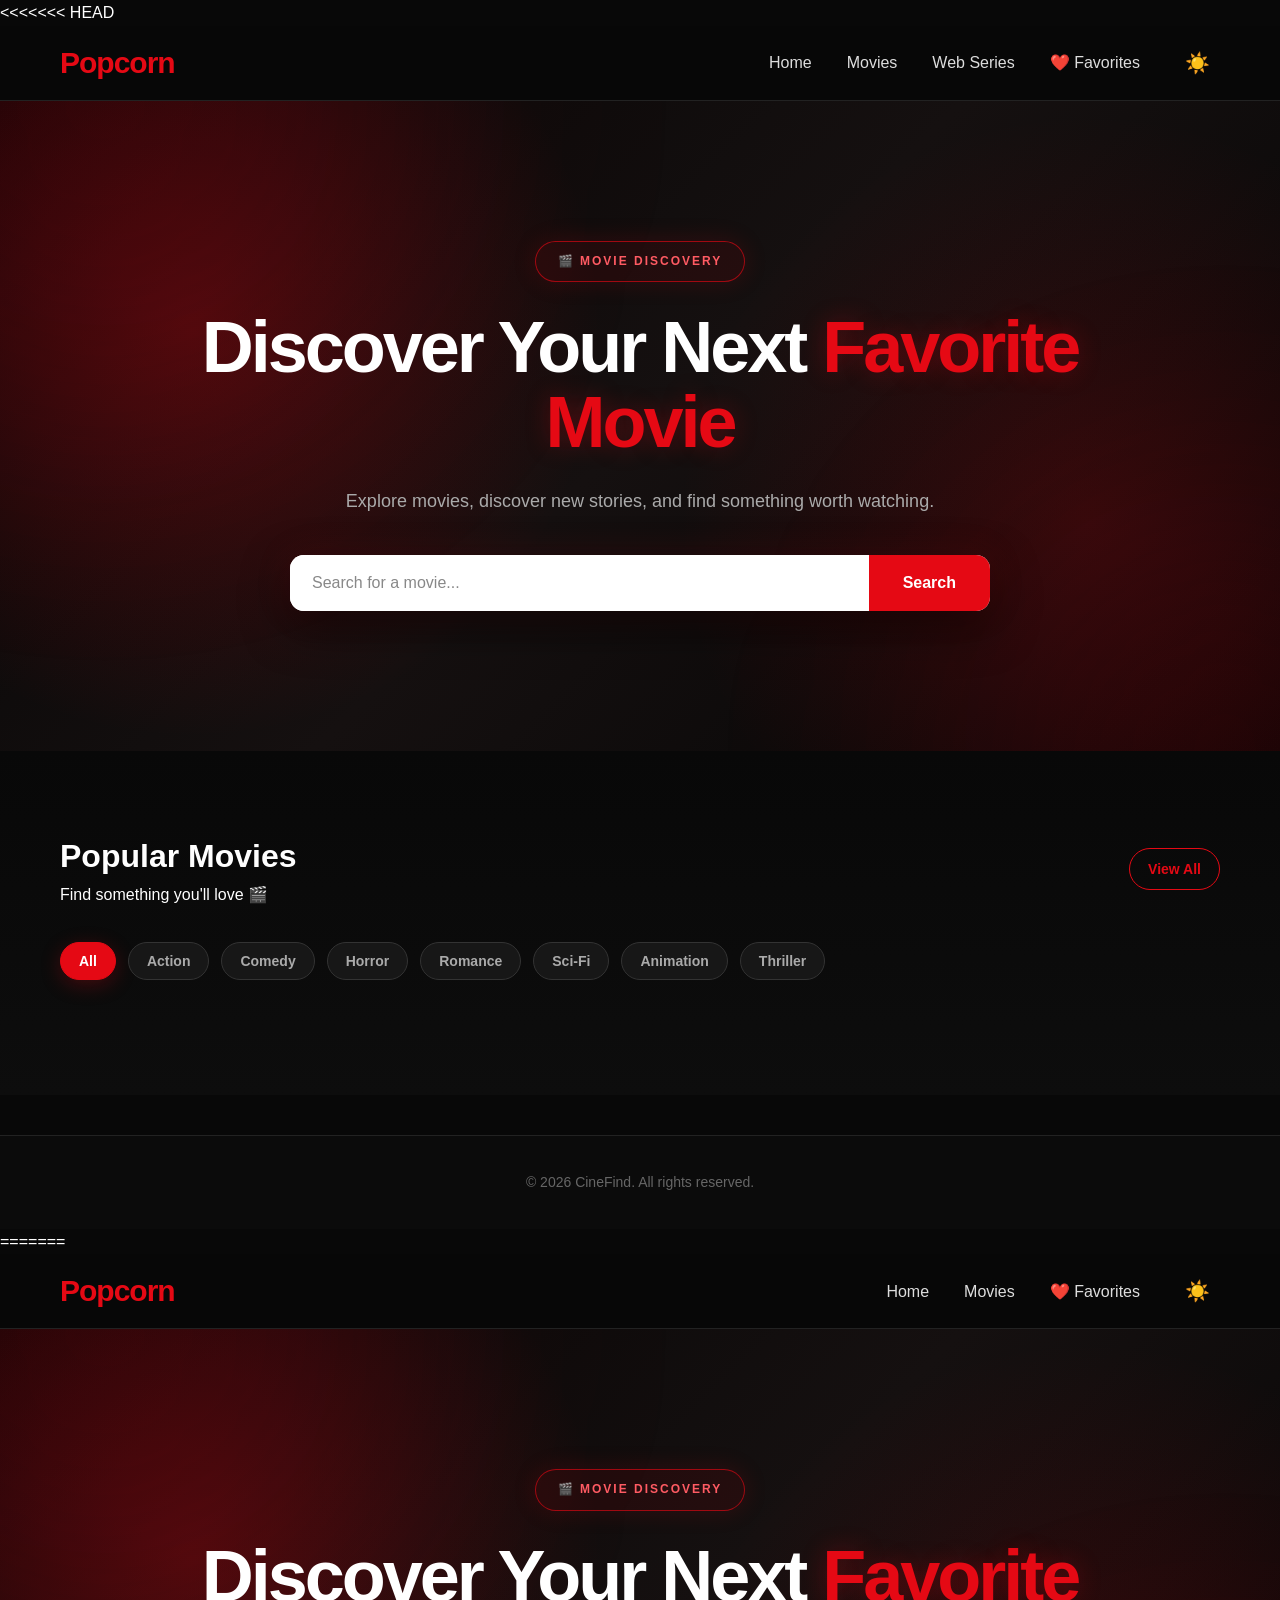
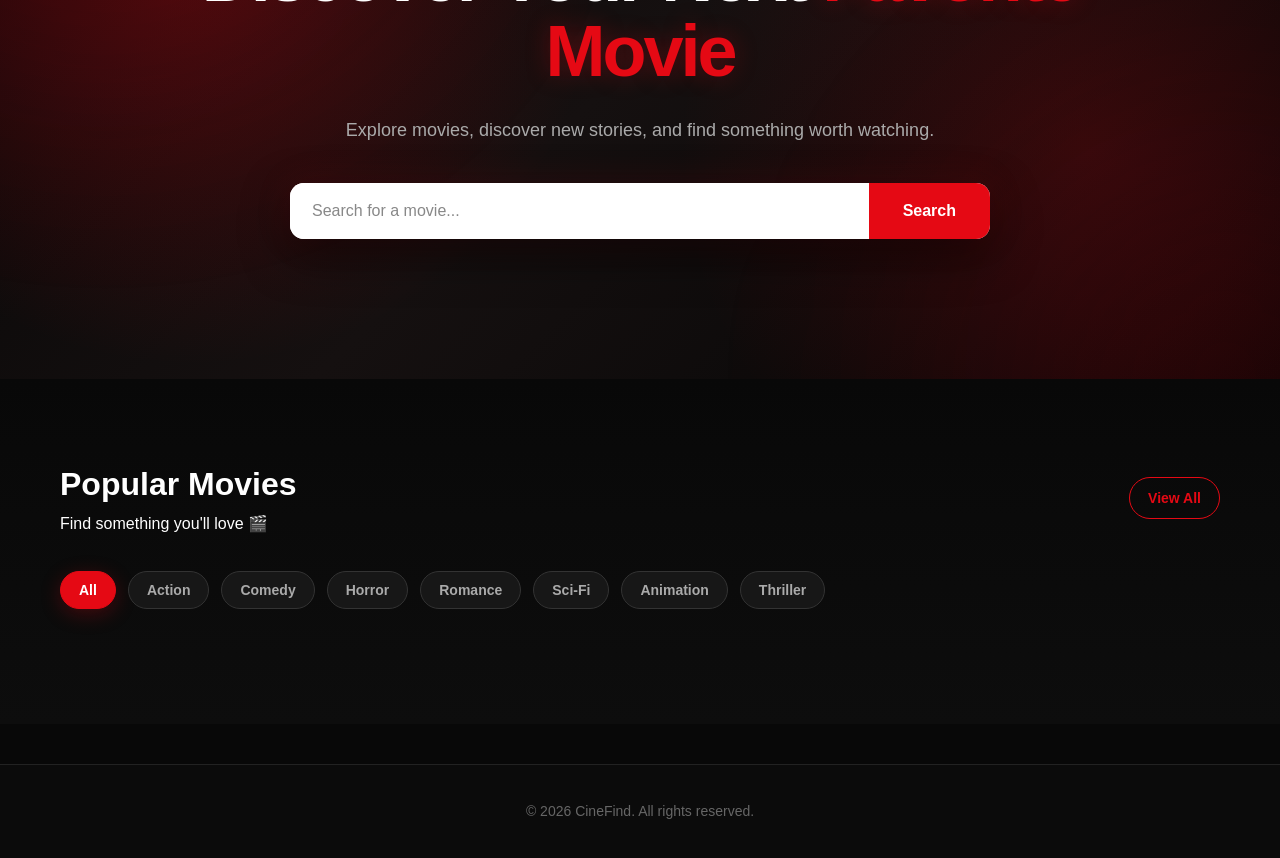
==== commit 95027ea5: "Updated Popcorn website and added README" ====
--- a/index.html
+++ b/index.html
@@ -1,3 +1,4 @@
+<<<<<<< HEAD
 <!DOCTYPE html>
 <html lang="en">
 
@@ -251,4 +252,201 @@
 
 </body>
 
+=======
+<!DOCTYPE html>
+<html lang="en">
+<head>
+    <meta charset="UTF-8">
+    <meta name="viewport" content="width=device-width, initial-scale=1.0">
+
+    <title>Popcorn - Discover Movies</title>
+
+    <link rel="stylesheet" href="style.css">
+</head>
+
+<body>
+
+    <!-- Navigation Bar -->
+    <header>
+        <nav class="navbar">
+
+            <a href="index.html" class="logo">Popcorn</a>
+
+            <ul class="nav-links">
+
+    <li>
+        <a href="index.html">
+            Home
+        </a>
+    </li>
+
+    <li>
+        <a href="#movies">
+            Movies
+        </a>
+    </li>
+
+    <li>
+        <a href="favorites.html">
+            ❤️ Favorites
+        </a>
+    </li>
+<li>
+    <button id="theme-toggle" class="theme-toggle">
+        ☀️
+    </button>
+</li>
+</ul>
+
+        </nav>
+    </header>
+
+
+    <!-- Main Content -->
+    <main>
+
+        <!-- Hero Section -->
+        <section class="hero">
+
+            <div class="hero-content">
+                <h1>Discover Your Next <span>Favorite Movie</span></h1>
+
+                <p>
+                    Explore movies, discover new stories,
+                    and find something worth watching.
+                </p>
+
+                <div class="search-box">
+                    <input
+                        type="text"
+                        id="searchInput"
+                        placeholder="Search for a movie..."
+                    >
+
+                    <button id="searchBtn">
+                        Search
+                    </button>
+                </div>
+            </div>
+
+        </section>
+
+
+        <!-- Popular Movies Section -->
+        <section class="movies-section">
+
+    <div class="section-heading">
+
+        <div>
+            <h2>Popular Movies</h2>
+
+            <p class="section-subtitle">
+                Find something you'll love 🎬
+            </p>
+        </div>
+
+        <a href="#">View All</a>
+
+    </div>
+
+
+    <!-- GENRE FILTERS -->
+
+    <div class="genre-filters">
+
+        <button class="genre-btn active" data-genre="all">
+            All
+        </button>
+
+        <button class="genre-btn" data-genre="28">
+            Action
+        </button>
+
+        <button class="genre-btn" data-genre="35">
+            Comedy
+        </button>
+
+        <button class="genre-btn" data-genre="27">
+            Horror
+        </button>
+
+        <button class="genre-btn" data-genre="10749">
+            Romance
+        </button>
+
+        <button class="genre-btn" data-genre="878">
+            Sci-Fi
+        </button>
+
+        <button class="genre-btn" data-genre="16">
+            Animation
+        </button>
+
+        <button class="genre-btn" data-genre="53">
+            Thriller
+        </button>
+
+    </div>
+
+
+    <!-- MOVIE GRID -->
+
+    <div class="movie-container"></div>
+
+</section>
+
+    </main>
+
+
+    <!-- Footer -->
+    <footer>
+
+        <p>© 2026 CineFind. All rights reserved.</p>
+
+    </footer>
+
+
+    <script src="main.js"></script>
+<!-- Movie Details Popup -->
+
+<div id="movie-modal" class="movie-modal">
+
+    <div class="movie-modal-content">
+
+        <button id="close-modal" class="close-modal">
+            ×
+        </button>
+
+        <div id="movie-details"></div>
+
+    </div>
+
+</div>
+<!-- Trailer Popup -->
+
+<div id="trailer-modal" class="trailer-modal">
+
+    <div class="trailer-content">
+
+        <button id="close-trailer" class="close-trailer">
+            ×
+        </button>
+
+        <div class="trailer-video">
+
+            <iframe
+                id="trailer-frame"
+                src=""
+                title="Movie Trailer"
+                allow="autoplay; encrypted-media"
+                allowfullscreen>
+            </iframe>
+
+        </div>
+
+    </div>
+
+</div>
+</body>
+
 </html>
--- a/style.css
+++ b/style.css
@@ -105,6 +105,9 @@
 /* =========================
    HERO
 ========================= */
+/* =========================
+   CINEMATIC HERO
+========================= */
 
 .hero {
     min-height: 650px;
@@ -115,7 +118,7 @@
 
     text-align: center;
 
-    padding: 80px 20px;
+    padding: 90px 20px;
 
     position: relative;
     overflow: hidden;
@@ -123,86 +126,45 @@
     background:
         radial-gradient(
             circle at 15% 35%,
-            rgba(229, 9, 20, 0.25),
+            rgba(229, 9, 20, 0.28),
             transparent 35%
         ),
         radial-gradient(
             circle at 85% 65%,
-            rgba(229, 9, 20, 0.16),
+            rgba(229, 9, 20, 0.18),
             transparent 35%
         ),
         linear-gradient(
             135deg,
-            #080808,
+            #050505,
             #151010,
-            #080808
+            #050505
         );
 }
 
 
-/* Large cinematic glow */
-
-/* MOVIE HERO BADGE */
-
-.hero-content::before {
-    content: "🎬  MOVIE DISCOVERY";
-
-    display: inline-block;
-
-    padding: 9px 20px;
-
-    margin-bottom: 25px;
-
-    border: 1px solid rgba(229, 9, 20, 0.6);
-
-    border-radius: 30px;
-
-    color: #ff5b63;
-
-    background: rgba(229, 9, 20, 0.08);
-
-    font-size: 12px;
-
-    font-weight: bold;
-
-    letter-spacing: 2px;
-
-    box-shadow: 0 0 25px rgba(229, 9, 20, 0.15);
-}
-
-/* =========================
-   WEB SERIES BADGE
-========================= */
-
-.series-badge {
-    display: inline-block;
-
-    padding: 9px 20px;
-
-    margin-bottom: 25px;
-
-    border: 1px solid rgba(229, 9, 20, 0.6);
-
-    border-radius: 30px;
-
-    color: #ff5b63;
-
-    background: rgba(229, 9, 20, 0.08);
-
-    font-size: 12px;
-
-    font-weight: bold;
-
-    letter-spacing: 2px;
-
-    box-shadow: 0 0 25px rgba(229, 9, 20, 0.15);
-}
-
-
-/* Remove Movie Discovery badge from Series page */
-
-.hero-content.series-hero-content::before {
-    content: none;
+/* =========================
+   CINEMATIC GLOW
+========================= */
+
+.hero::before {
+    content: "";
+
+    position: absolute;
+
+    width: 650px;
+    height: 650px;
+
+    background: rgba(229, 9, 20, 0.10);
+
+    border-radius: 50%;
+
+    filter: blur(130px);
+
+    top: -320px;
+    left: -220px;
+
+    pointer-events: none;
 }
 
 
@@ -211,19 +173,20 @@
 
     position: absolute;
 
-    width: 500px;
-    height: 500px;
+    width: 550px;
+    height: 550px;
 
     background: rgba(229, 9, 20, 0.08);
 
     border-radius: 50%;
 
-    filter: blur(120px);
-
-    bottom: -250px;
-    right: -200px;
-}
-/* ADD THIS BELOW IT */
+    filter: blur(130px);
+
+    bottom: -280px;
+    right: -220px;
+
+    pointer-events: none;
+}
 
 
 /* =========================
@@ -231,19 +194,21 @@
 ========================= */
 
 .hero-content {
-    max-width: 900px;
+    max-width: 950px;
 
     position: relative;
+
     z-index: 2;
 
     animation: heroFade 1s ease;
 }
+
 
 @keyframes heroFade {
 
     from {
         opacity: 0;
-        transform: translateY(25px);
+        transform: translateY(30px);
     }
 
     to {
@@ -253,69 +218,104 @@
 }
 
 
-/* Badge */
+/* =========================
+   MOVIE DISCOVERY BADGE
+========================= */
 
 .hero-content::before {
     content: "🎬  MOVIE DISCOVERY";
 
     display: inline-block;
 
-    padding: 9px 20px;
+    padding: 10px 22px;
+
+    margin-bottom: 28px;
+
+    border: 1px solid rgba(229, 9, 20, 0.65);
+
+    border-radius: 30px;
+
+    color: #ff5b63;
+
+    background: rgba(229, 9, 20, 0.08);
+
+    font-size: 12px;
+
+    font-weight: bold;
+
+    letter-spacing: 2px;
+
+    box-shadow:
+        0 0 25px rgba(229, 9, 20, 0.15);
+
+    animation: badgeGlow 2s ease-in-out infinite alternate;
+}
+
+
+@keyframes badgeGlow {
+
+    from {
+        box-shadow:
+            0 0 15px rgba(229, 9, 20, 0.10);
+    }
+
+    to {
+        box-shadow:
+            0 0 30px rgba(229, 9, 20, 0.30);
+    }
+}
+
+
+/* =========================
+   WEB SERIES BADGE
+========================= */
+
+.hero-content.series-hero-content::before {
+    content: none;
+}
+
+
+/* =========================
+   HERO HEADING
+========================= */
+
+.hero h1 {
+    font-size: 72px;
+
+    line-height: 1.05;
 
     margin-bottom: 25px;
 
-    border: 1px solid rgba(229, 9, 20, 0.6);
-
-    border-radius: 30px;
-
-    color: #ff5b63;
-
-    background: rgba(229, 9, 20, 0.08);
-
-    font-size: 12px;
-
-    font-weight: bold;
-
-    letter-spacing: 2px;
-
-    box-shadow: 0 0 25px rgba(229, 9, 20, 0.15);
-}
-
-
-/* Heading */
-
-.hero h1 {
-    font-size: 68px;
-
-    line-height: 1.05;
-
-    margin-bottom: 25px;
-
     font-weight: 900;
 
     letter-spacing: -3px;
 
     color: white;
 }
+
 
 .hero h1 span {
     color: #e50914;
 
     text-shadow:
-        0 0 20px rgba(229, 9, 20, 0.25);
-}
-
-
-/* Description */
+        0 0 25px rgba(229, 9, 20, 0.30);
+}
+
+
+/* =========================
+   HERO DESCRIPTION
+========================= */
 
 .hero p {
     font-size: 18px;
 
+    line-height: 1.7;
+
     color: #aaa;
 
     margin-bottom: 38px;
 
-    max-width: 650px;
+    max-width: 680px;
 
     margin-left: auto;
     margin-right: auto;
@@ -323,7 +323,7 @@
 
 
 /* =========================
-   SEARCH
+   SEARCH BOX
 ========================= */
 
 .search-box {
@@ -344,14 +344,18 @@
         0 15px 45px rgba(0, 0, 0, 0.6),
         0 0 35px rgba(229, 9, 20, 0.15);
 
-    transition: 0.3s;
-}
+    transition: 0.3s ease;
+}
+
 
 .search-box:focus-within {
+    transform: translateY(-3px);
+
     box-shadow:
-        0 15px 50px rgba(0, 0, 0, 0.7),
-        0 0 35px rgba(229, 9, 20, 0.3);
-}
+        0 20px 55px rgba(0, 0, 0, 0.7),
+        0 0 45px rgba(229, 9, 20, 0.30);
+}
+
 
 .search-box input {
     flex: 1;
@@ -359,6 +363,7 @@
     padding: 19px 22px;
 
     border: none;
+
     outline: none;
 
     background: white;
@@ -367,11 +372,13 @@
 
     font-size: 16px;
 }
+
 
 .search-box input::placeholder {
     color: #888;
 }
 
+
 .search-box button {
     padding: 0 34px;
 
@@ -382,17 +389,17 @@
     color: white;
 
     font-size: 16px;
+
     font-weight: bold;
 
     cursor: pointer;
 
-    transition: 0.3s;
-}
-
+    transition: 0.3s ease;
+}
 .search-box button:hover {
     background: #ff1824;
-}
-
+    transform: scale(1.03);
+}
 
 /* =========================
    MOVIES SECTION
--- a/style.css
+++ b/style.css
@@ -105,6 +105,9 @@
 /* =========================
    HERO
 ========================= */
+/* =========================
+   CINEMATIC HERO
+========================= */
 
 .hero {
     min-height: 650px;
@@ -115,7 +118,7 @@
 
     text-align: center;
 
-    padding: 80px 20px;
+    padding: 90px 20px;
 
     position: relative;
     overflow: hidden;
@@ -123,86 +126,45 @@
     background:
         radial-gradient(
             circle at 15% 35%,
-            rgba(229, 9, 20, 0.25),
+            rgba(229, 9, 20, 0.28),
             transparent 35%
         ),
         radial-gradient(
             circle at 85% 65%,
-            rgba(229, 9, 20, 0.16),
+            rgba(229, 9, 20, 0.18),
             transparent 35%
         ),
         linear-gradient(
             135deg,
-            #080808,
+            #050505,
             #151010,
-            #080808
+            #050505
         );
 }
 
 
-/* Large cinematic glow */
-
-/* MOVIE HERO BADGE */
-
-.hero-content::before {
-    content: "🎬  MOVIE DISCOVERY";
-
-    display: inline-block;
-
-    padding: 9px 20px;
-
-    margin-bottom: 25px;
-
-    border: 1px solid rgba(229, 9, 20, 0.6);
-
-    border-radius: 30px;
-
-    color: #ff5b63;
-
-    background: rgba(229, 9, 20, 0.08);
-
-    font-size: 12px;
-
-    font-weight: bold;
-
-    letter-spacing: 2px;
-
-    box-shadow: 0 0 25px rgba(229, 9, 20, 0.15);
-}
-
-/* =========================
-   WEB SERIES BADGE
-========================= */
-
-.series-badge {
-    display: inline-block;
-
-    padding: 9px 20px;
-
-    margin-bottom: 25px;
-
-    border: 1px solid rgba(229, 9, 20, 0.6);
-
-    border-radius: 30px;
-
-    color: #ff5b63;
-
-    background: rgba(229, 9, 20, 0.08);
-
-    font-size: 12px;
-
-    font-weight: bold;
-
-    letter-spacing: 2px;
-
-    box-shadow: 0 0 25px rgba(229, 9, 20, 0.15);
-}
-
-
-/* Remove Movie Discovery badge from Series page */
-
-.hero-content.series-hero-content::before {
-    content: none;
+/* =========================
+   CINEMATIC GLOW
+========================= */
+
+.hero::before {
+    content: "";
+
+    position: absolute;
+
+    width: 650px;
+    height: 650px;
+
+    background: rgba(229, 9, 20, 0.10);
+
+    border-radius: 50%;
+
+    filter: blur(130px);
+
+    top: -320px;
+    left: -220px;
+
+    pointer-events: none;
 }
 
 
@@ -211,19 +173,20 @@
 
     position: absolute;
 
-    width: 500px;
-    height: 500px;
+    width: 550px;
+    height: 550px;
 
     background: rgba(229, 9, 20, 0.08);
 
     border-radius: 50%;
 
-    filter: blur(120px);
-
-    bottom: -250px;
-    right: -200px;
-}
-/* ADD THIS BELOW IT */
+    filter: blur(130px);
+
+    bottom: -280px;
+    right: -220px;
+
+    pointer-events: none;
+}
 
 
 /* =========================
@@ -231,19 +194,21 @@
 ========================= */
 
 .hero-content {
-    max-width: 900px;
+    max-width: 950px;
 
     position: relative;
+
     z-index: 2;
 
     animation: heroFade 1s ease;
 }
+
 
 @keyframes heroFade {
 
     from {
         opacity: 0;
-        transform: translateY(25px);
+        transform: translateY(30px);
     }
 
     to {
@@ -253,69 +218,104 @@
 }
 
 
-/* Badge */
+/* =========================
+   MOVIE DISCOVERY BADGE
+========================= */
 
 .hero-content::before {
     content: "🎬  MOVIE DISCOVERY";
 
     display: inline-block;
 
-    padding: 9px 20px;
+    padding: 10px 22px;
+
+    margin-bottom: 28px;
+
+    border: 1px solid rgba(229, 9, 20, 0.65);
+
+    border-radius: 30px;
+
+    color: #ff5b63;
+
+    background: rgba(229, 9, 20, 0.08);
+
+    font-size: 12px;
+
+    font-weight: bold;
+
+    letter-spacing: 2px;
+
+    box-shadow:
+        0 0 25px rgba(229, 9, 20, 0.15);
+
+    animation: badgeGlow 2s ease-in-out infinite alternate;
+}
+
+
+@keyframes badgeGlow {
+
+    from {
+        box-shadow:
+            0 0 15px rgba(229, 9, 20, 0.10);
+    }
+
+    to {
+        box-shadow:
+            0 0 30px rgba(229, 9, 20, 0.30);
+    }
+}
+
+
+/* =========================
+   WEB SERIES BADGE
+========================= */
+
+.hero-content.series-hero-content::before {
+    content: none;
+}
+
+
+/* =========================
+   HERO HEADING
+========================= */
+
+.hero h1 {
+    font-size: 72px;
+
+    line-height: 1.05;
 
     margin-bottom: 25px;
 
-    border: 1px solid rgba(229, 9, 20, 0.6);
-
-    border-radius: 30px;
-
-    color: #ff5b63;
-
-    background: rgba(229, 9, 20, 0.08);
-
-    font-size: 12px;
-
-    font-weight: bold;
-
-    letter-spacing: 2px;
-
-    box-shadow: 0 0 25px rgba(229, 9, 20, 0.15);
-}
-
-
-/* Heading */
-
-.hero h1 {
-    font-size: 68px;
-
-    line-height: 1.05;
-
-    margin-bottom: 25px;
-
     font-weight: 900;
 
     letter-spacing: -3px;
 
     color: white;
 }
+
 
 .hero h1 span {
     color: #e50914;
 
     text-shadow:
-        0 0 20px rgba(229, 9, 20, 0.25);
-}
-
-
-/* Description */
+        0 0 25px rgba(229, 9, 20, 0.30);
+}
+
+
+/* =========================
+   HERO DESCRIPTION
+========================= */
 
 .hero p {
     font-size: 18px;
 
+    line-height: 1.7;
+
     color: #aaa;
 
     margin-bottom: 38px;
 
-    max-width: 650px;
+    max-width: 680px;
 
     margin-left: auto;
     margin-right: auto;
@@ -323,7 +323,7 @@
 
 
 /* =========================
-   SEARCH
+   SEARCH BOX
 ========================= */
 
 .search-box {
@@ -344,14 +344,18 @@
         0 15px 45px rgba(0, 0, 0, 0.6),
         0 0 35px rgba(229, 9, 20, 0.15);
 
-    transition: 0.3s;
-}
+    transition: 0.3s ease;
+}
+
 
 .search-box:focus-within {
+    transform: translateY(-3px);
+
     box-shadow:
-        0 15px 50px rgba(0, 0, 0, 0.7),
-        0 0 35px rgba(229, 9, 20, 0.3);
-}
+        0 20px 55px rgba(0, 0, 0, 0.7),
+        0 0 45px rgba(229, 9, 20, 0.30);
+}
+
 
 .search-box input {
     flex: 1;
@@ -359,6 +363,7 @@
     padding: 19px 22px;
 
     border: none;
+
     outline: none;
 
     background: white;
@@ -367,11 +372,13 @@
 
     font-size: 16px;
 }
+
 
 .search-box input::placeholder {
     color: #888;
 }
 
+
 .search-box button {
     padding: 0 34px;
 
@@ -382,17 +389,17 @@
     color: white;
 
     font-size: 16px;
+
     font-weight: bold;
 
     cursor: pointer;
 
-    transition: 0.3s;
-}
-
+    transition: 0.3s ease;
+}
 .search-box button:hover {
     background: #ff1824;
-}
-
+    transform: scale(1.03);
+}
 
 /* =========================
    MOVIES SECTION
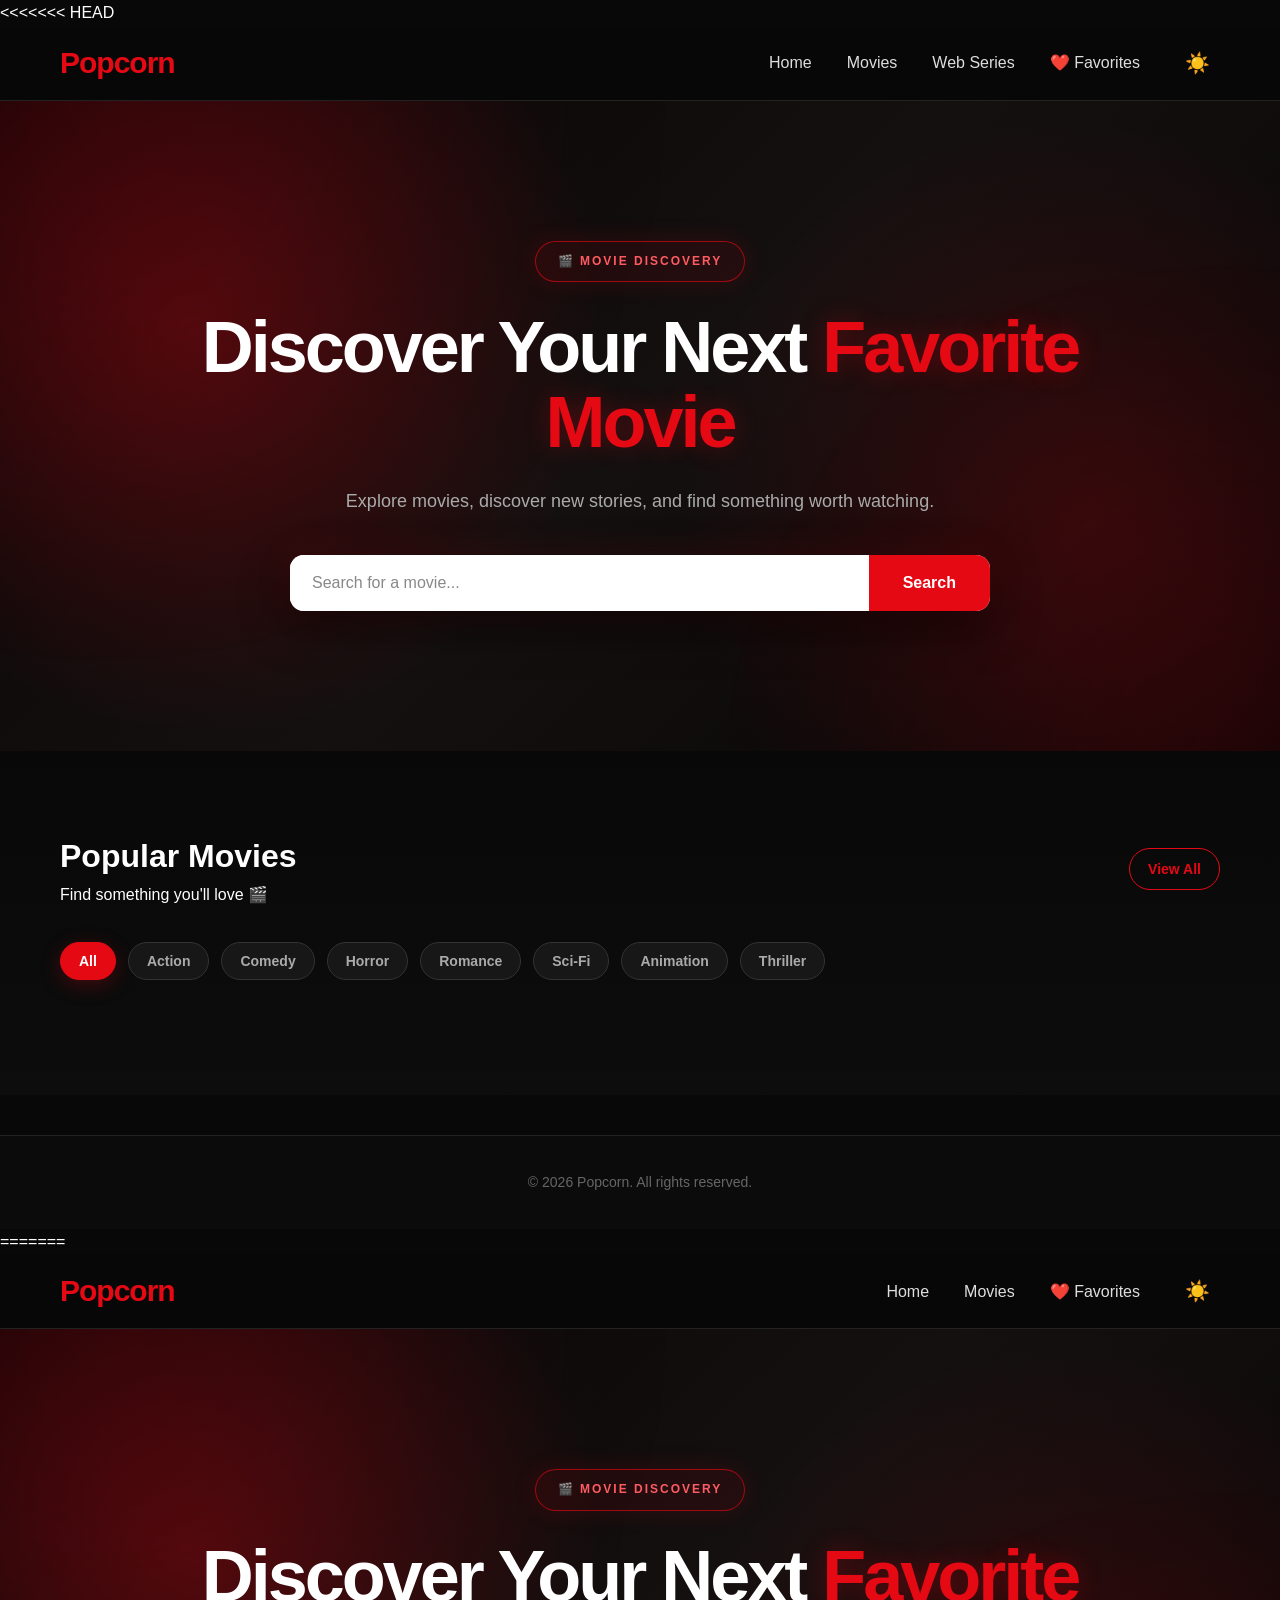
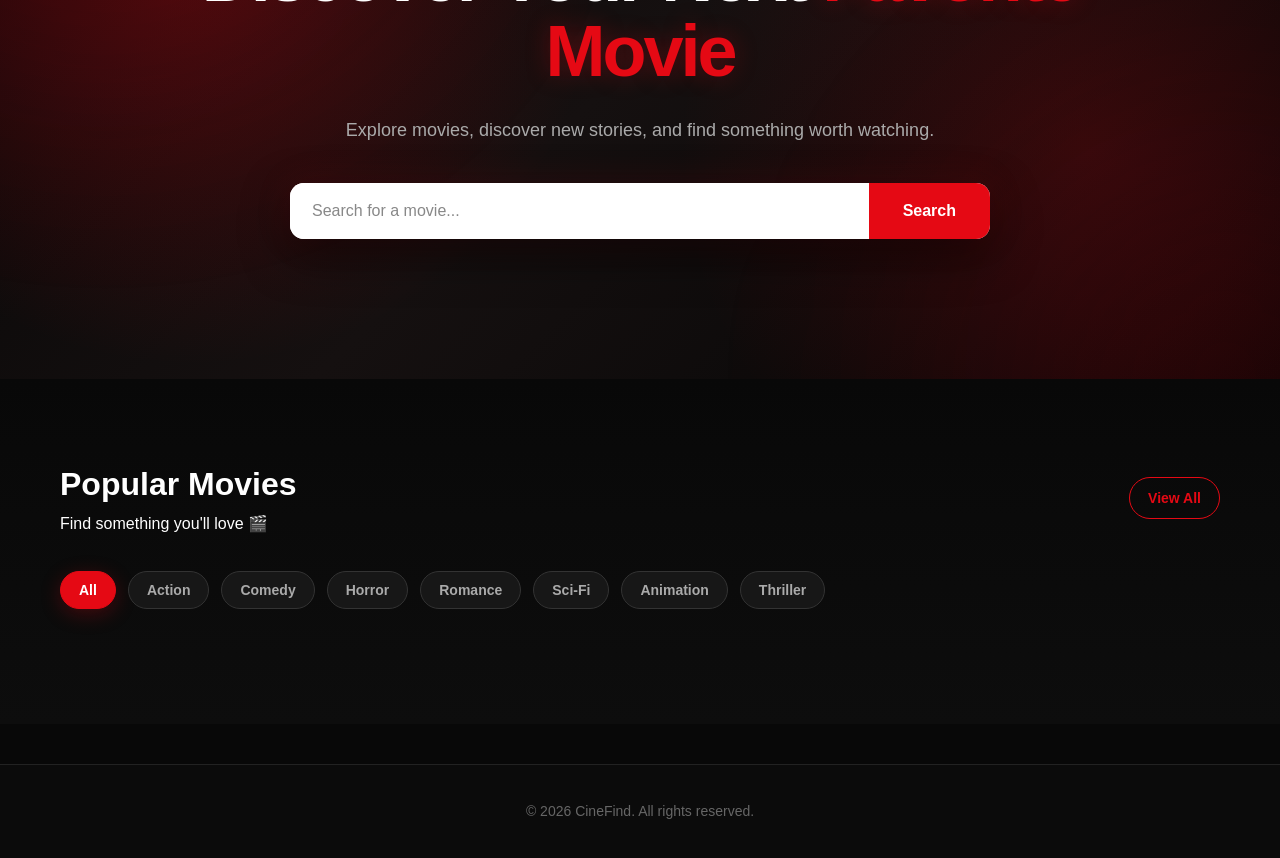
==== commit 5bdc200f: "Updated website name to Popcorn" ====
--- a/index.html
+++ b/index.html
@@ -176,7 +176,7 @@
     <footer>
 
         <p>
-            © 2026 CineFind. All rights reserved.
+            © 2026 Popcorn. All rights reserved.
         </p>
 
     </footer>
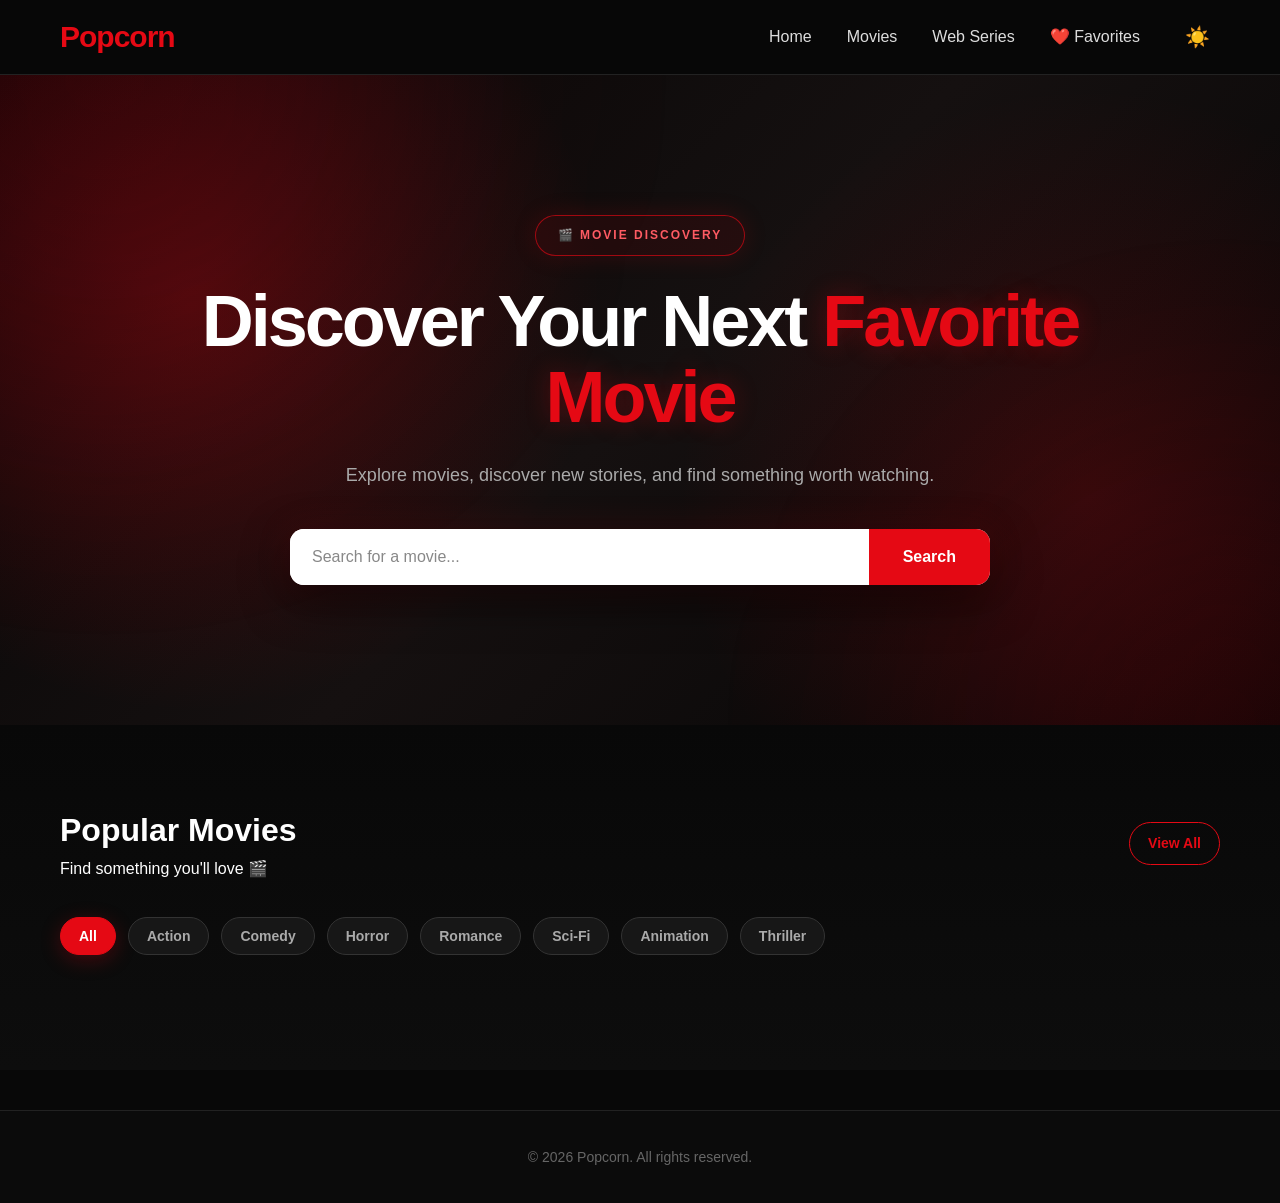
==== commit 80d60330: "Updated web series styling" ====
--- a/index.html
+++ b/index.html
@@ -1,4 +1,3 @@
-<<<<<<< HEAD
 <!DOCTYPE html>
 <html lang="en">
 
@@ -252,201 +251,5 @@
 
 </body>
 
-=======
-<!DOCTYPE html>
-<html lang="en">
-<head>
-    <meta charset="UTF-8">
-    <meta name="viewport" content="width=device-width, initial-scale=1.0">
-
-    <title>Popcorn - Discover Movies</title>
-
-    <link rel="stylesheet" href="style.css">
-</head>
-
-<body>
-
-    <!-- Navigation Bar -->
-    <header>
-        <nav class="navbar">
-
-            <a href="index.html" class="logo">Popcorn</a>
-
-            <ul class="nav-links">
-
-    <li>
-        <a href="index.html">
-            Home
-        </a>
-    </li>
-
-    <li>
-        <a href="#movies">
-            Movies
-        </a>
-    </li>
-
-    <li>
-        <a href="favorites.html">
-            ❤️ Favorites
-        </a>
-    </li>
-<li>
-    <button id="theme-toggle" class="theme-toggle">
-        ☀️
-    </button>
-</li>
-</ul>
-
-        </nav>
-    </header>
-
-
-    <!-- Main Content -->
-    <main>
-
-        <!-- Hero Section -->
-        <section class="hero">
-
-            <div class="hero-content">
-                <h1>Discover Your Next <span>Favorite Movie</span></h1>
-
-                <p>
-                    Explore movies, discover new stories,
-                    and find something worth watching.
-                </p>
-
-                <div class="search-box">
-                    <input
-                        type="text"
-                        id="searchInput"
-                        placeholder="Search for a movie..."
-                    >
-
-                    <button id="searchBtn">
-                        Search
-                    </button>
-                </div>
-            </div>
-
-        </section>
-
-
-        <!-- Popular Movies Section -->
-        <section class="movies-section">
-
-    <div class="section-heading">
-
-        <div>
-            <h2>Popular Movies</h2>
-
-            <p class="section-subtitle">
-                Find something you'll love 🎬
-            </p>
-        </div>
-
-        <a href="#">View All</a>
-
-    </div>
-
-
-    <!-- GENRE FILTERS -->
-
-    <div class="genre-filters">
-
-        <button class="genre-btn active" data-genre="all">
-            All
-        </button>
-
-        <button class="genre-btn" data-genre="28">
-            Action
-        </button>
-
-        <button class="genre-btn" data-genre="35">
-            Comedy
-        </button>
-
-        <button class="genre-btn" data-genre="27">
-            Horror
-        </button>
-
-        <button class="genre-btn" data-genre="10749">
-            Romance
-        </button>
-
-        <button class="genre-btn" data-genre="878">
-            Sci-Fi
-        </button>
-
-        <button class="genre-btn" data-genre="16">
-            Animation
-        </button>
-
-        <button class="genre-btn" data-genre="53">
-            Thriller
-        </button>
-
-    </div>
-
-
-    <!-- MOVIE GRID -->
-
-    <div class="movie-container"></div>
-
-</section>
-
-    </main>
-
-
-    <!-- Footer -->
-    <footer>
-
-        <p>© 2026 CineFind. All rights reserved.</p>
-
-    </footer>
-
-
-    <script src="main.js"></script>
-<!-- Movie Details Popup -->
-
-<div id="movie-modal" class="movie-modal">
-
-    <div class="movie-modal-content">
-
-        <button id="close-modal" class="close-modal">
-            ×
-        </button>
-
-        <div id="movie-details"></div>
-
-    </div>
-
-</div>
-<!-- Trailer Popup -->
-
-<div id="trailer-modal" class="trailer-modal">
-
-    <div class="trailer-content">
-
-        <button id="close-trailer" class="close-trailer">
-            ×
-        </button>
-
-        <div class="trailer-video">
-
-            <iframe
-                id="trailer-frame"
-                src=""
-                title="Movie Trailer"
-                allow="autoplay; encrypted-media"
-                allowfullscreen>
-            </iframe>
-
-        </div>
-
-    </div>
-
-</div>
-</body>
 
 </html>
--- a/style.css
+++ b/style.css
@@ -269,6 +269,48 @@
 /* =========================
    WEB SERIES BADGE
 ========================= */
+/* =========================
+   WEB SERIES HERO
+========================= */
+
+.series-hero-content {
+    text-align: center;
+
+    
+}
+
+.series-badge {
+    font-size: 16px;
+    font-weight: 500;
+    letter-spacing: 0.5px;
+    margin-bottom: 20px;
+    color: #333;
+    box-shadow:
+        0 0 25px rgba(229, 9, 20, 0.15);
+
+    animation: badgeGlow 2s ease-in-out infinite alternate;
+}
+
+.series-hero-content h1 {
+    font-size: 64px;
+    line-height: 1.1;
+    margin-bottom: 25px;
+}
+
+.series-hero-content h1 span {
+    color: #e50914;
+}
+
+.series-hero-content p {
+    font-size: 20px;
+    margin-bottom: 40px;
+    color: #444;
+}
+
+.series-hero-content .search-box {
+    max-width: 850px;
+    margin: 0 auto;
+}
 
 .hero-content.series-hero-content::before {
     content: none;
@@ -2807,4 +2849,5 @@
         margin-top: 60px;
     }
 
-}+}
+
